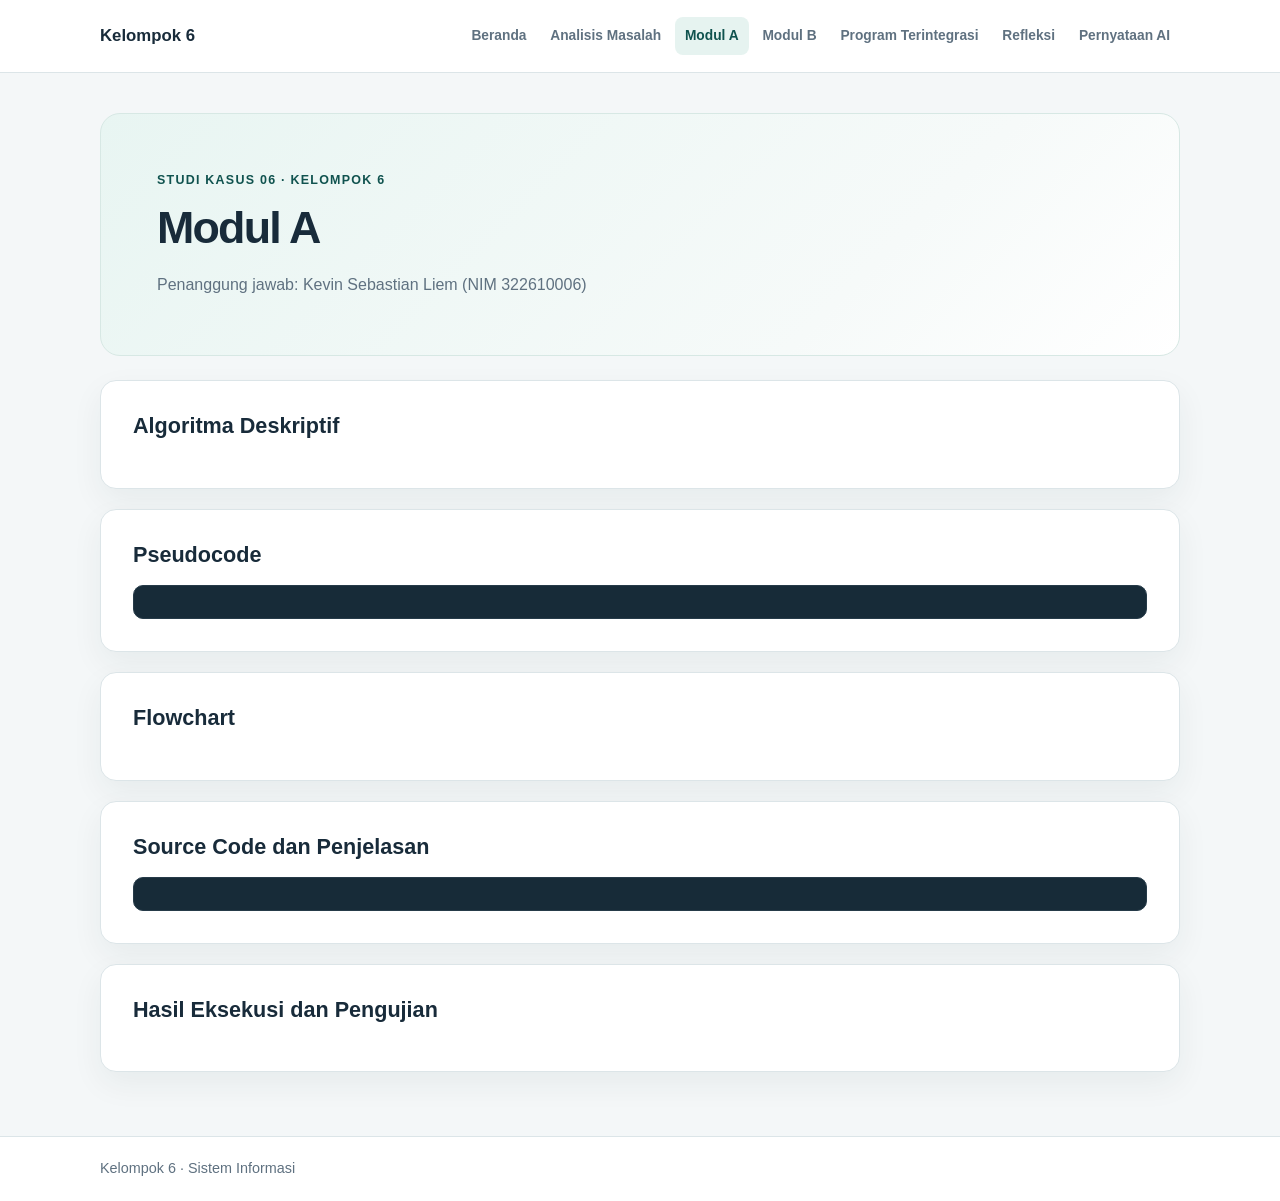
==== modul-a.html @ 27bb7f55 "Menambahkan kerangka halaman GitHub Pages dan tampilan dasar situs" ====
<!doctype html>
<html lang="id">
<head>
  <meta charset="utf-8">
  <meta name="viewport" content="width=device-width, initial-scale=1">
  <title>Modul A | Kelompok 6</title>
  <link rel="stylesheet" href="style.css">
</head>
<body>
  <header class="site-header">
    <div class="container header-inner">
      <a class="brand" href="index.html">Kelompok 6</a>
      <nav class="main-nav" aria-label="Navigasi utama">
        <a href="index.html">Beranda</a><a href="analisis.html">Analisis Masalah</a><a href="modul-a.html" aria-current="page">Modul A</a><a href="modul-b.html">Modul B</a><a href="terintegrasi.html">Program Terintegrasi</a><a href="refleksi.html">Refleksi</a><a href="pernyataan-ai.html">Pernyataan AI</a>
      </nav>
    </div>
  </header>
  <main class="container">
    <section class="page-heading"><p class="eyebrow">Studi Kasus 06 · Kelompok 6</p><h1>Modul A</h1><p>Penanggung jawab: Kevin Sebastian Liem (NIM 322610006)</p></section>
    <section class="card"><h2>Algoritma Deskriptif</h2><p><!-- ISI SENDIRI --></p></section>
    <section class="card"><h2>Pseudocode</h2><pre><code><!-- ISI SENDIRI --></code></pre></section>
    <section class="card"><h2>Flowchart</h2><p><!-- ISI SENDIRI --></p></section>
    <section class="card"><h2>Source Code dan Penjelasan</h2><p><!-- ISI SENDIRI --></p><pre><code><!-- ISI SENDIRI --></code></pre></section>
    <section class="card"><h2>Hasil Eksekusi dan Pengujian</h2><p><!-- ISI SENDIRI --></p></section>
  </main>
  <footer class="site-footer"><div class="container">Kelompok 6 <span aria-hidden="true">·</span> Sistem Informasi</div></footer>
</body>
</html>
---- style.css ----
:root {
  color-scheme: light;
  --ink: #182b3a;
  --muted: #5f7180;
  --brand: #176b66;
  --brand-dark: #10534f;
  --brand-soft: #e6f3f0;
  --line: #dce5e8;
  --surface: #ffffff;
  --background: #f4f7f8;
  --shadow: 0 12px 32px rgba(24, 43, 58, 0.06);
}

* {
  box-sizing: border-box;
}

html {
  scroll-behavior: smooth;
}

body {
  margin: 0;
  background: var(--background);
  color: var(--ink);
  font-family: Inter, "Segoe UI", Roboto, Arial, sans-serif;
  font-size: 16px;
  line-height: 1.65;
}

a {
  color: var(--brand-dark);
  text-underline-offset: 0.18em;
}

a:hover {
  color: var(--brand);
}

.container {
  width: min(100% - 2rem, 1080px);
  margin-inline: auto;
}

.site-header {
  position: sticky;
  z-index: 10;
  top: 0;
  border-bottom: 1px solid var(--line);
  background: rgba(255, 255, 255, 0.96);
  backdrop-filter: blur(12px);
}

.header-inner {
  display: flex;
  align-items: center;
  justify-content: space-between;
  gap: 1.5rem;
  min-height: 72px;
}

.brand {
  flex: 0 0 auto;
  color: var(--ink);
  font-size: 1.05rem;
  font-weight: 800;
  text-decoration: none;
}

.main-nav {
  display: flex;
  flex-wrap: wrap;
  justify-content: flex-end;
  gap: 0.25rem;
}

.main-nav a {
  border-radius: 8px;
  padding: 0.45rem 0.62rem;
  color: var(--muted);
  font-size: 0.86rem;
  font-weight: 650;
  text-decoration: none;
  white-space: nowrap;
}

.main-nav a:hover,
.main-nav a[aria-current="page"] {
  background: var(--brand-soft);
  color: var(--brand-dark);
}

main {
  min-height: calc(100vh - 145px);
  padding-block: 2.5rem 4rem;
}

.hero,
.page-heading {
  margin-bottom: 1.5rem;
  padding: clamp(1.5rem, 5vw, 3.5rem);
  border: 1px solid #d7e8e4;
  border-radius: 20px;
  background: linear-gradient(135deg, #e8f5f2 0%, #f6faf9 70%, #ffffff 100%);
}

.hero {
  padding-block: clamp(2.5rem, 8vw, 5rem);
}

.eyebrow {
  margin: 0 0 0.6rem;
  color: var(--brand-dark);
  font-size: 0.78rem;
  font-weight: 800;
  letter-spacing: 0.1em;
  text-transform: uppercase;
}

h1,
h2,
h3 {
  line-height: 1.25;
}

h1 {
  margin: 0;
  font-size: clamp(2rem, 5vw, 3.4rem);
  letter-spacing: -0.04em;
}

.hero .lead {
  margin: 0.9rem 0 1rem;
  color: var(--muted);
  font-size: 1.12rem;
}

.separator {
  padding-inline: 0.35rem;
  color: #9aaeb5;
}

.page-heading h1 {
  font-size: clamp(2rem, 4vw, 2.8rem);
}

.page-heading > p:last-child {
  margin-bottom: 0;
  color: var(--muted);
}

.card {
  margin-top: 1.25rem;
  padding: clamp(1.2rem, 3vw, 2rem);
  border: 1px solid var(--line);
  border-radius: 16px;
  background: var(--surface);
  box-shadow: var(--shadow);
}

.card h2 {
  margin: 0 0 1rem;
  font-size: 1.35rem;
}

.card h3 {
  margin-top: 1.6rem;
}

.details {
  display: grid;
  grid-template-columns: repeat(2, minmax(0, 1fr));
  gap: 0.85rem 1.5rem;
}

.details div {
  min-width: 0;
}

.details dt {
  color: var(--muted);
  font-size: 0.86rem;
  font-weight: 700;
}

.details dd {
  margin: 0.15rem 0 0;
}

.link-grid {
  display: grid;
  grid-template-columns: repeat(3, minmax(0, 1fr));
  gap: 1rem;
}

.link-card {
  display: flex;
  flex-direction: column;
  gap: 0.3rem;
  padding: 1rem;
  border: 1px solid var(--line);
  border-radius: 12px;
  background: #fbfdfd;
  text-decoration: none;
}

.link-card strong {
  color: var(--brand-dark);
}

.link-card span {
  color: var(--muted);
  font-size: 0.9rem;
}

.table-wrap {
  max-width: 100%;
  overflow-x: auto;
  border: 1px solid var(--line);
  border-radius: 10px;
}

table {
  width: 100%;
  border-collapse: collapse;
  background: var(--surface);
  text-align: left;
}

th,
td {
  min-width: 120px;
  padding: 0.8rem 0.9rem;
  border-bottom: 1px solid var(--line);
  vertical-align: top;
}

th {
  background: #f0f6f5;
  color: var(--ink);
  font-size: 0.88rem;
}

tbody tr:last-child td {
  border-bottom: 0;
}

pre {
  max-width: 100%;
  overflow-x: auto;
  margin: 0;
  padding: 1rem 1.2rem;
  border: 1px solid #263b49;
  border-radius: 10px;
  background: #172b38;
  color: #e3f0f2;
  font: 0.92rem/1.6 "Cascadia Code", Consolas, monospace;
  tab-size: 2;
}

img {
  display: block;
  max-width: 100%;
  height: auto;
  border-radius: 10px;
}

.site-footer {
  padding-block: 1.25rem;
  border-top: 1px solid var(--line);
  background: var(--surface);
  color: var(--muted);
  font-size: 0.9rem;
}

@media (max-width: 800px) {
  .header-inner {
    align-items: flex-start;
    flex-direction: column;
    gap: 0.35rem;
    padding-block: 0.8rem;
  }

  .main-nav {
    justify-content: flex-start;
    margin-inline: -0.45rem;
  }
}

@media (max-width: 600px) {
  .container {
    width: min(100% - 1.25rem, 1080px);
  }

  main {
    padding-block: 1.25rem 2.5rem;
  }

  .hero,
  .page-heading {
    border-radius: 14px;
  }

  .details,
  .link-grid {
    grid-template-columns: 1fr;
  }

  .main-nav a {
    padding: 0.38rem 0.5rem;
    font-size: 0.82rem;
  }
}
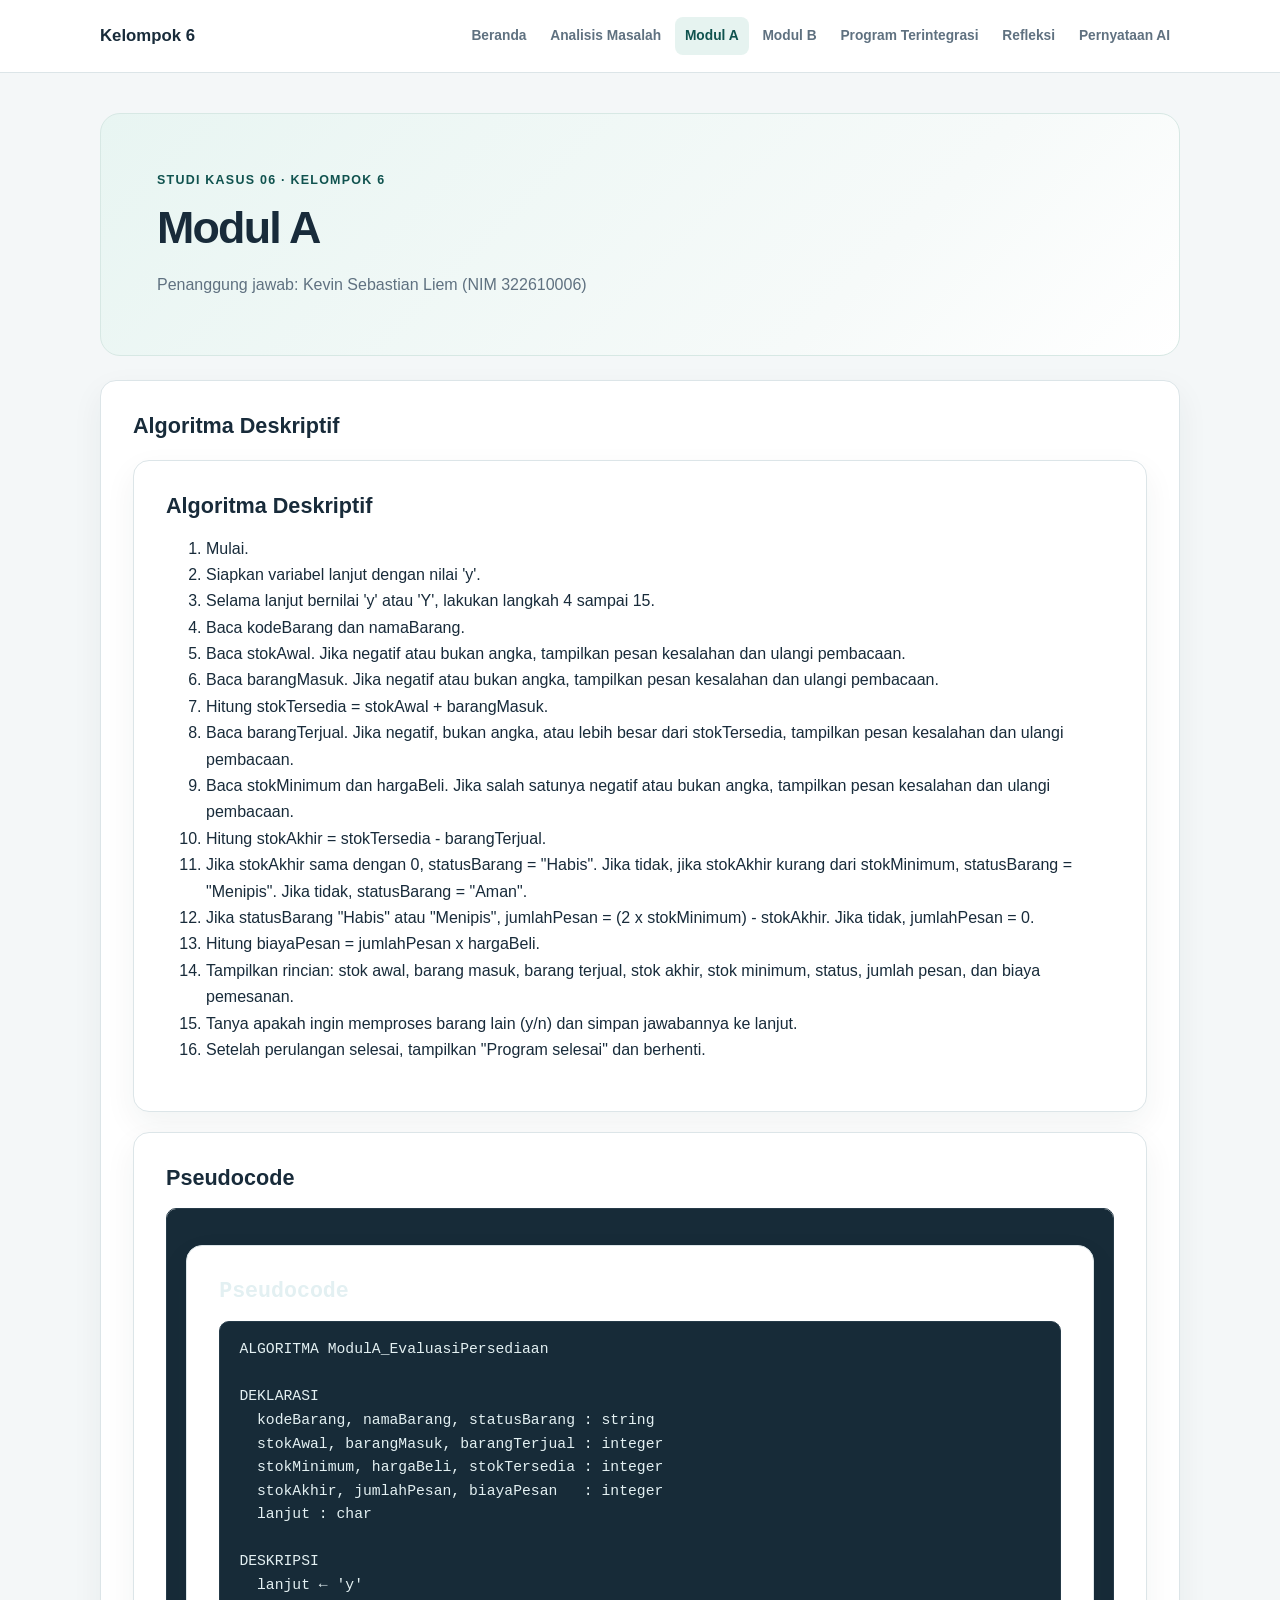
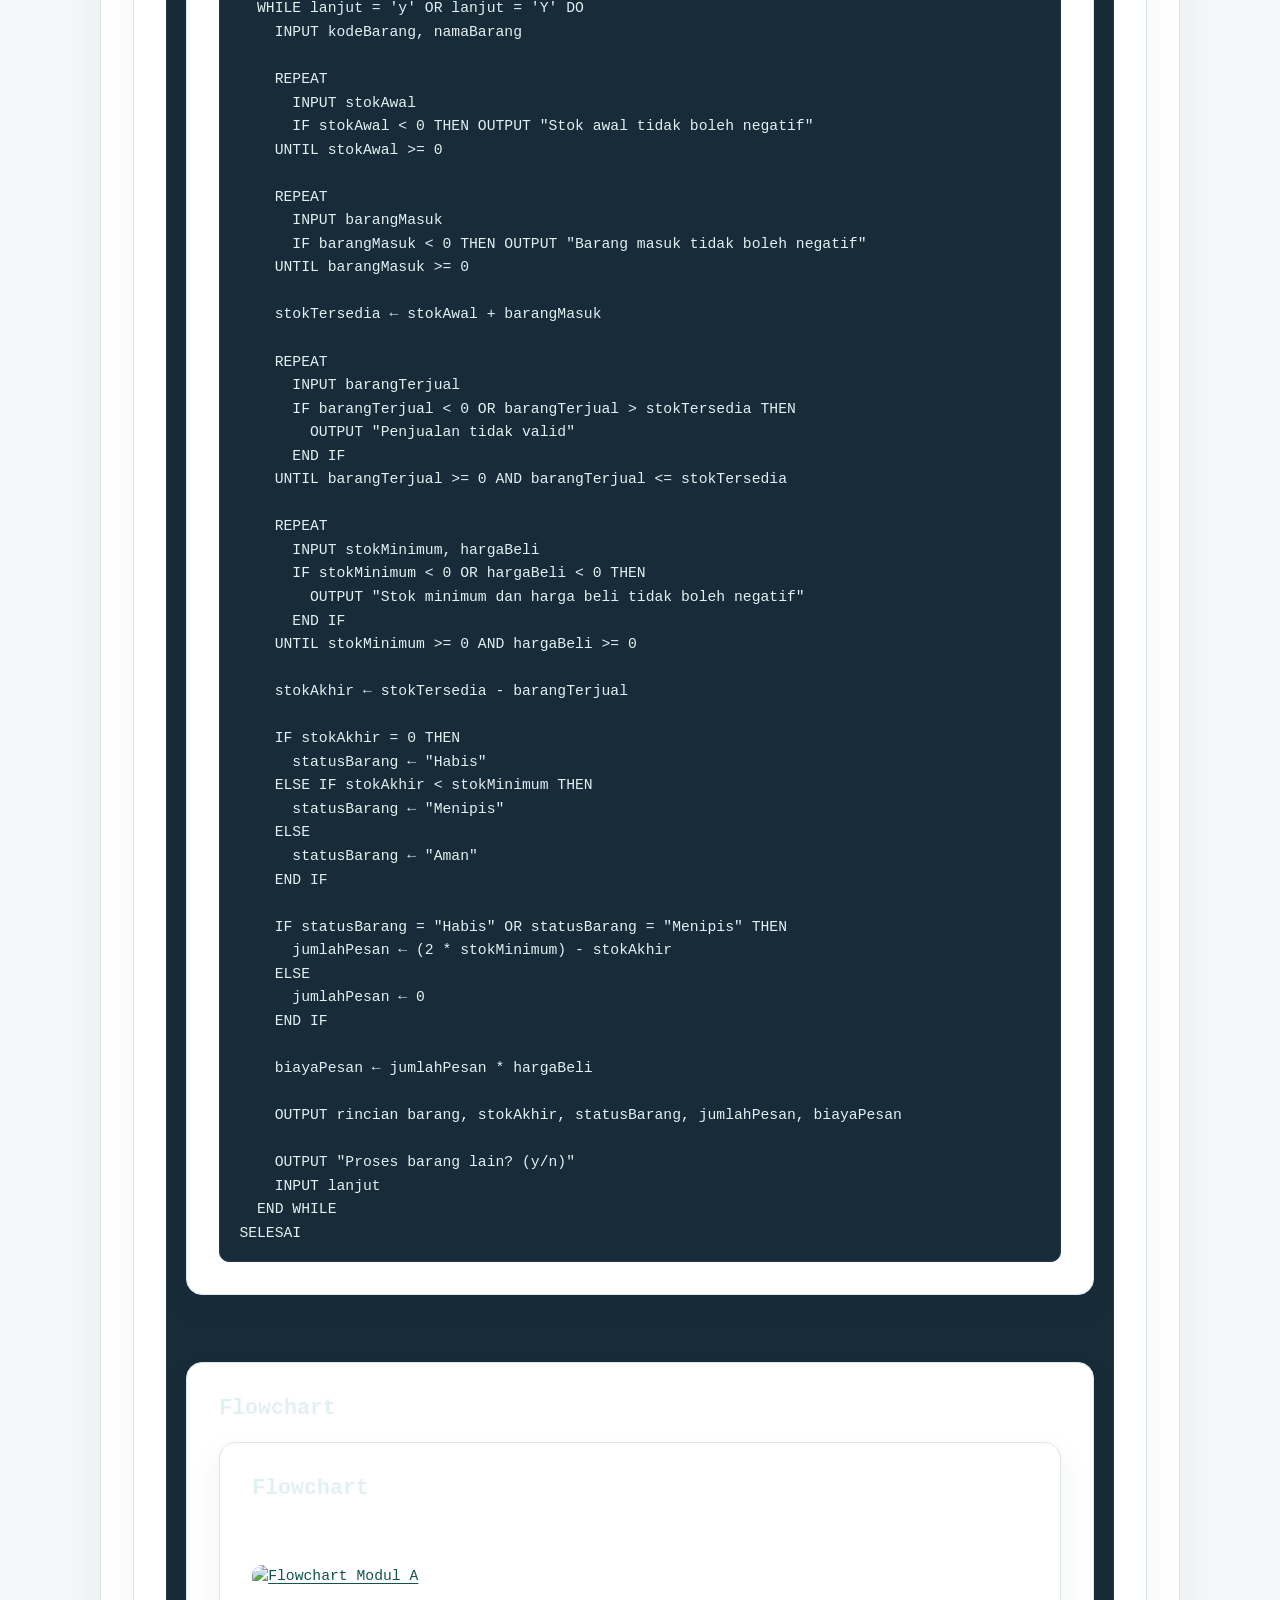
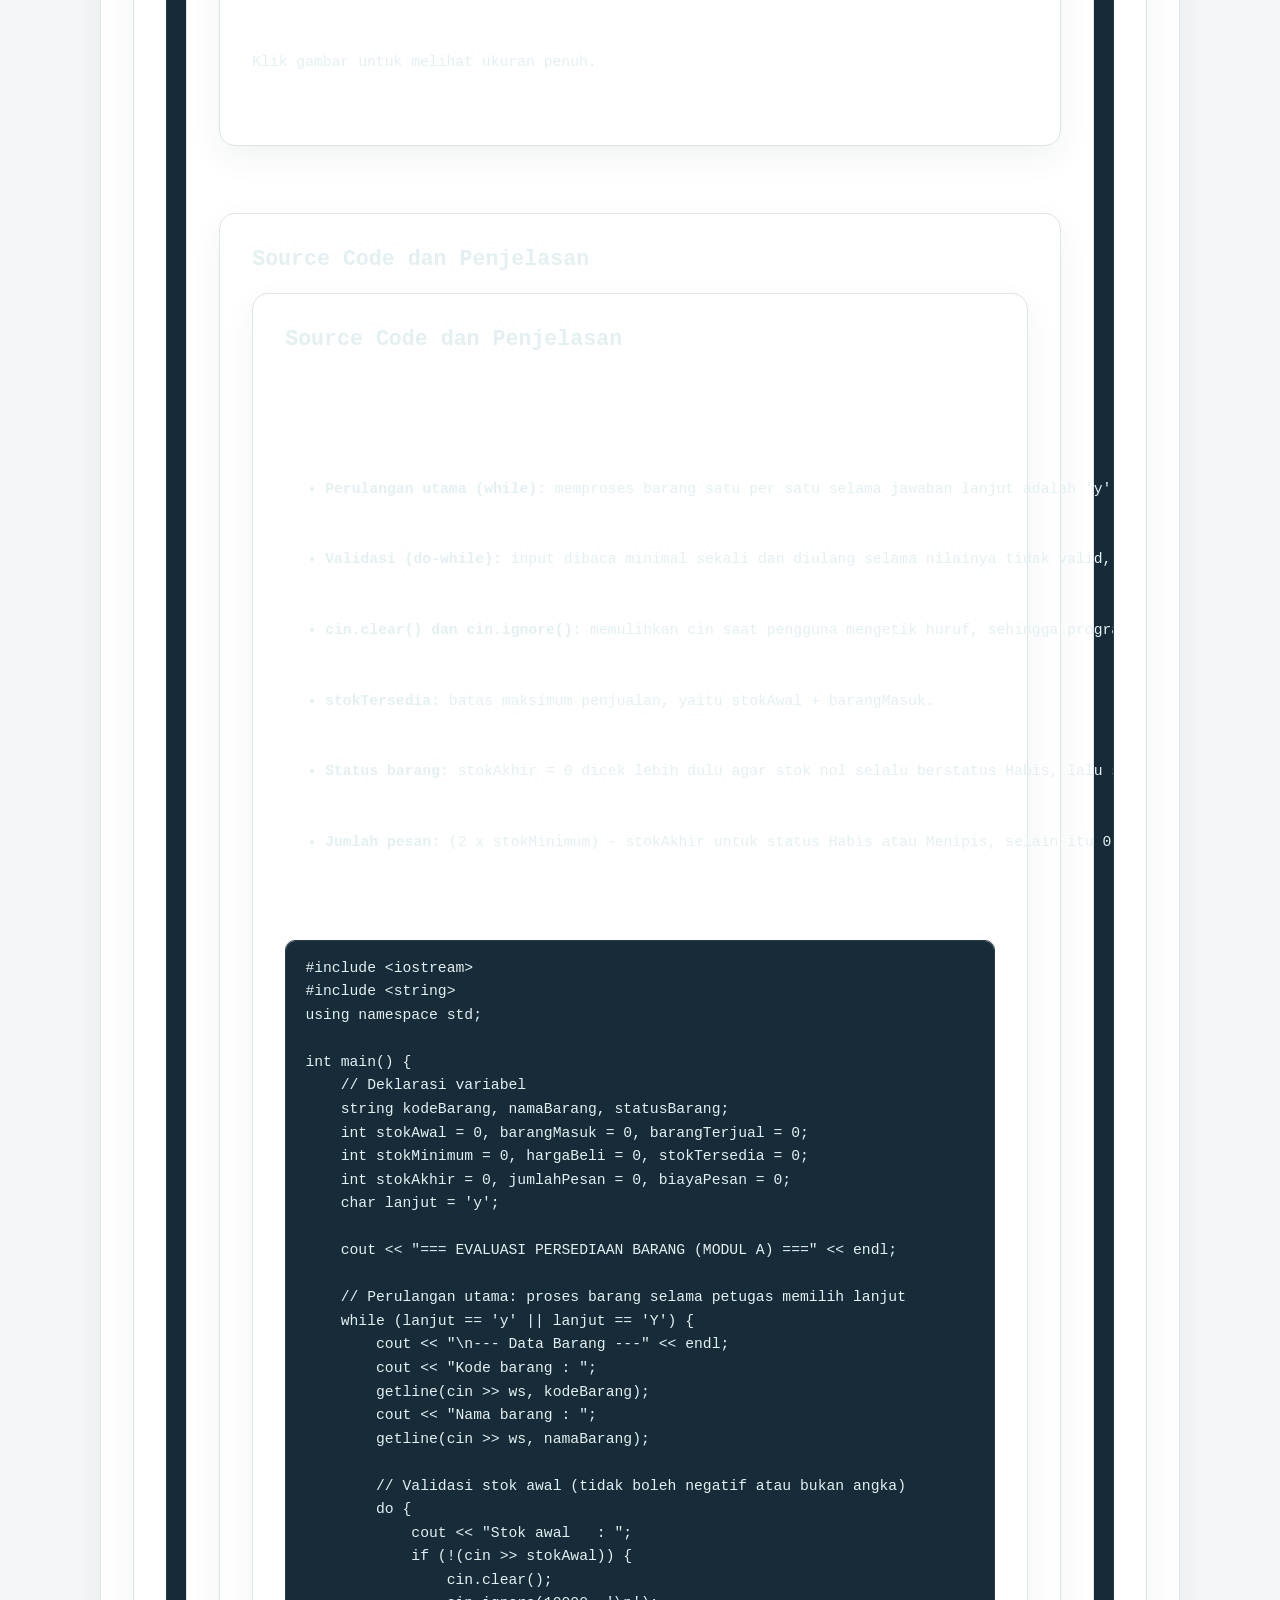
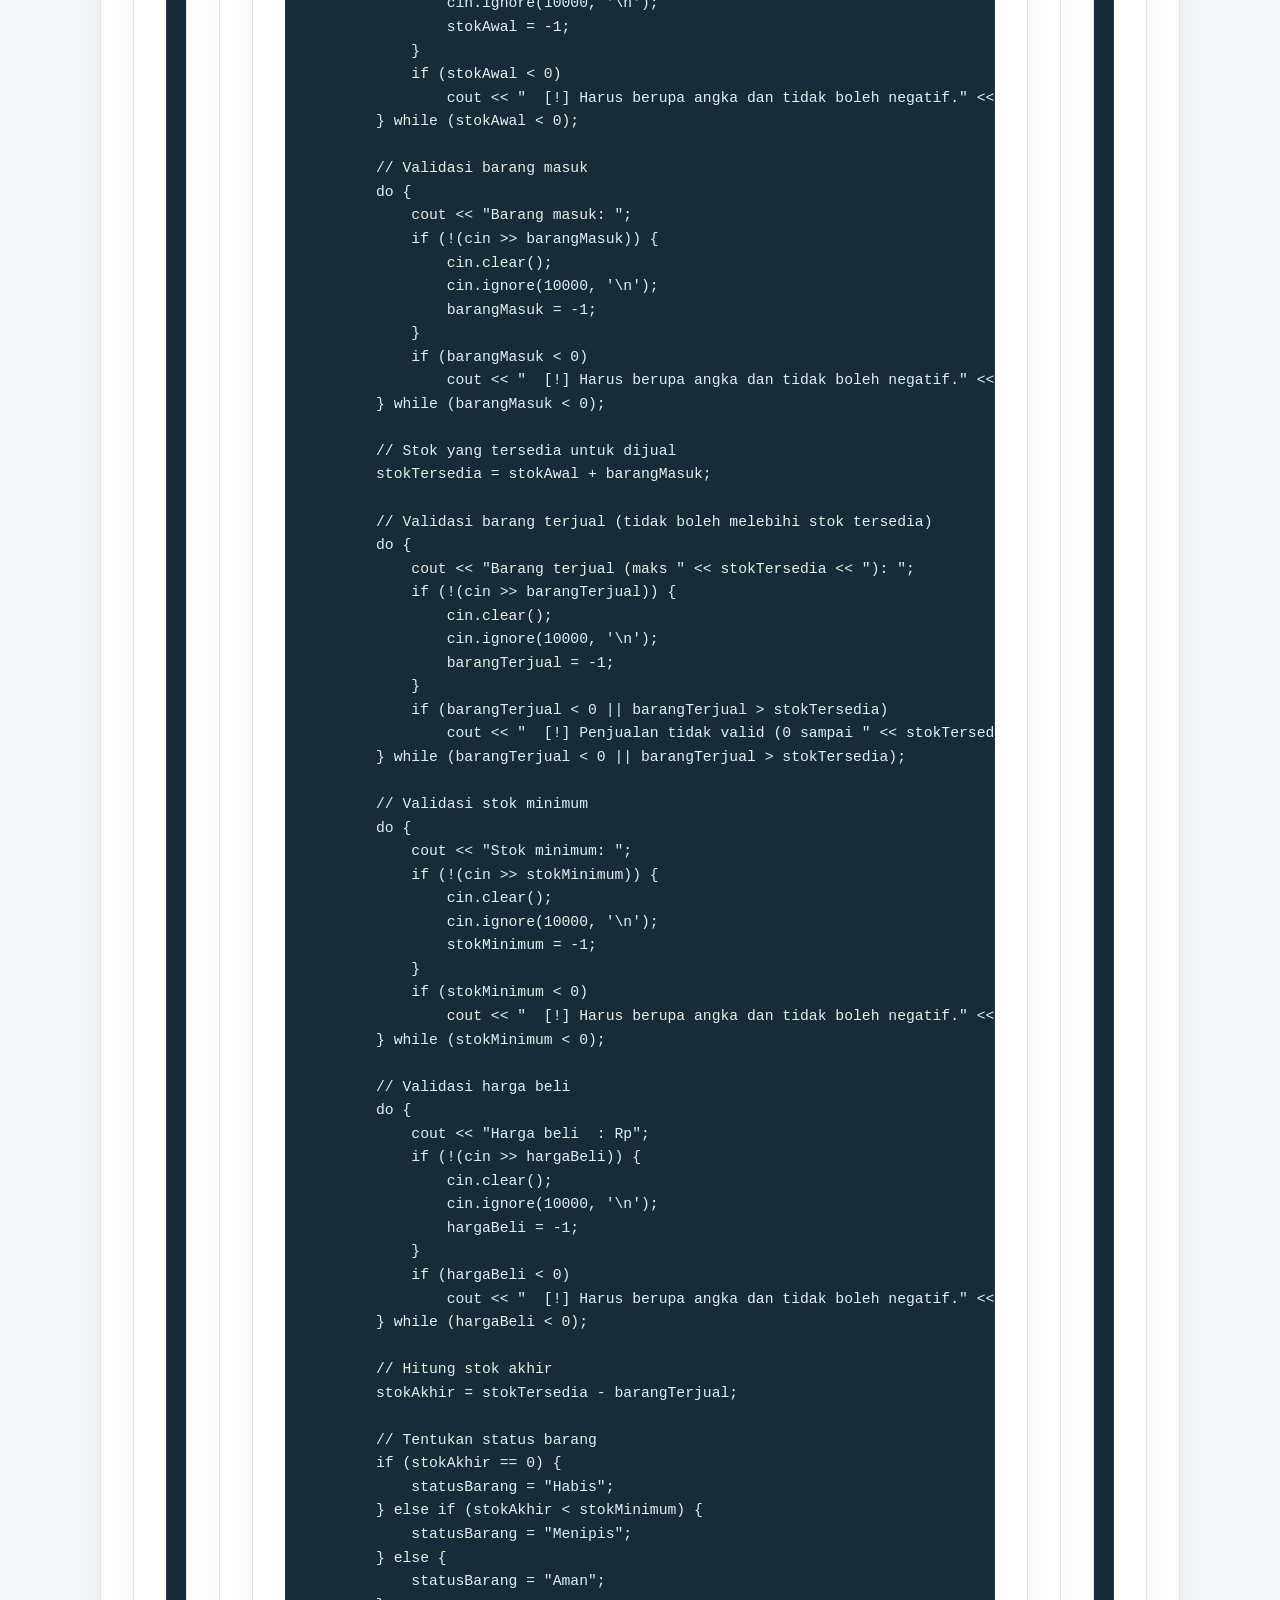
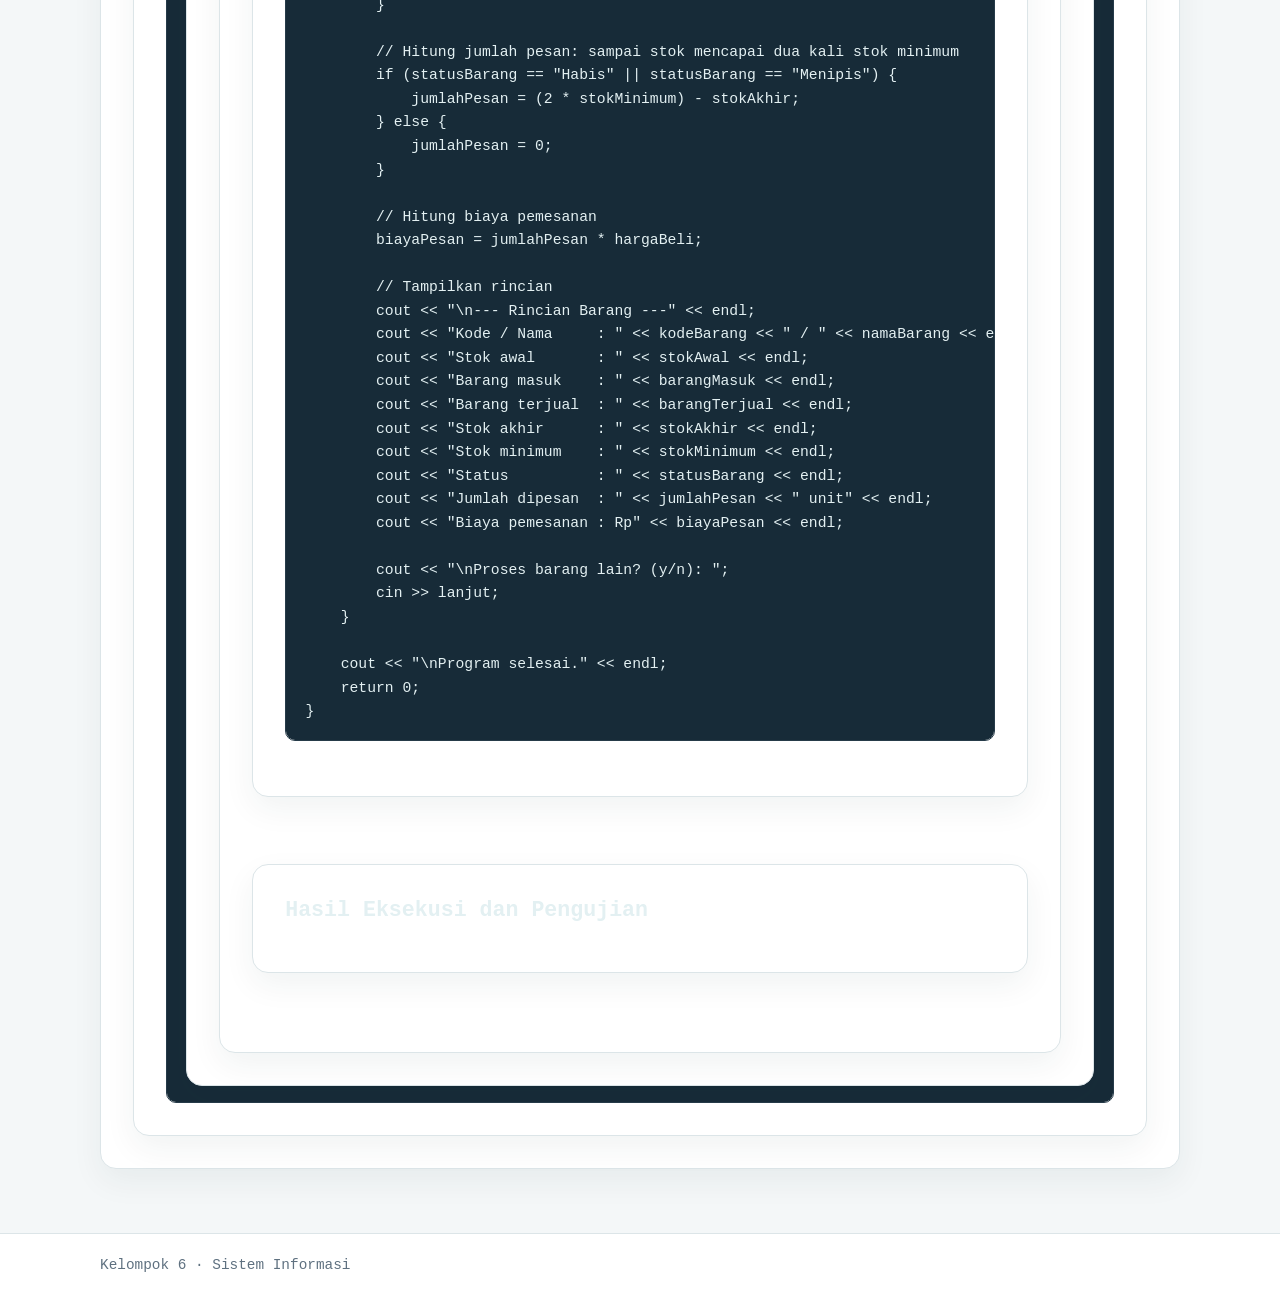
==== commit 7e4ec3d0: "Menyusun algoritma deskriptif, pseudocode, dan source code Modul A di halaman" ====
--- a/modul-a.html
+++ b/modul-a.html
@@ -17,10 +17,230 @@
   </header>
   <main class="container">
     <section class="page-heading"><p class="eyebrow">Studi Kasus 06 · Kelompok 6</p><h1>Modul A</h1><p>Penanggung jawab: Kevin Sebastian Liem (NIM 322610006)</p></section>
-    <section class="card"><h2>Algoritma Deskriptif</h2><p><!-- ISI SENDIRI --></p></section>
-    <section class="card"><h2>Pseudocode</h2><pre><code><!-- ISI SENDIRI --></code></pre></section>
-    <section class="card"><h2>Flowchart</h2><p><!-- ISI SENDIRI --></p></section>
-    <section class="card"><h2>Source Code dan Penjelasan</h2><p><!-- ISI SENDIRI --></p><pre><code><!-- ISI SENDIRI --></code></pre></section>
+    <section class="card"><h2>Algoritma Deskriptif</h2><p><section class="card"><h2>Algoritma Deskriptif</h2>
+  <ol>
+    <li>Mulai.</li>
+    <li>Siapkan variabel lanjut dengan nilai 'y'.</li>
+    <li>Selama lanjut bernilai 'y' atau 'Y', lakukan langkah 4 sampai 15.</li>
+    <li>Baca kodeBarang dan namaBarang.</li>
+    <li>Baca stokAwal. Jika negatif atau bukan angka, tampilkan pesan kesalahan dan ulangi pembacaan.</li>
+    <li>Baca barangMasuk. Jika negatif atau bukan angka, tampilkan pesan kesalahan dan ulangi pembacaan.</li>
+    <li>Hitung stokTersedia = stokAwal + barangMasuk.</li>
+    <li>Baca barangTerjual. Jika negatif, bukan angka, atau lebih besar dari stokTersedia, tampilkan pesan kesalahan dan ulangi pembacaan.</li>
+    <li>Baca stokMinimum dan hargaBeli. Jika salah satunya negatif atau bukan angka, tampilkan pesan kesalahan dan ulangi pembacaan.</li>
+    <li>Hitung stokAkhir = stokTersedia - barangTerjual.</li>
+    <li>Jika stokAkhir sama dengan 0, statusBarang = "Habis". Jika tidak, jika stokAkhir kurang dari stokMinimum, statusBarang = "Menipis". Jika tidak, statusBarang = "Aman".</li>
+    <li>Jika statusBarang "Habis" atau "Menipis", jumlahPesan = (2 x stokMinimum) - stokAkhir. Jika tidak, jumlahPesan = 0.</li>
+    <li>Hitung biayaPesan = jumlahPesan x hargaBeli.</li>
+    <li>Tampilkan rincian: stok awal, barang masuk, barang terjual, stok akhir, stok minimum, status, jumlah pesan, dan biaya pemesanan.</li>
+    <li>Tanya apakah ingin memproses barang lain (y/n) dan simpan jawabannya ke lanjut.</li>
+    <li>Setelah perulangan selesai, tampilkan "Program selesai" dan berhenti.</li>
+  </ol>
+</section>
+    <section class="card"><h2>Pseudocode</h2><pre><code><section class="card"><h2>Pseudocode</h2><pre><code>ALGORITMA ModulA_EvaluasiPersediaan
+
+DEKLARASI
+  kodeBarang, namaBarang, statusBarang : string
+  stokAwal, barangMasuk, barangTerjual : integer
+  stokMinimum, hargaBeli, stokTersedia : integer
+  stokAkhir, jumlahPesan, biayaPesan   : integer
+  lanjut : char
+
+DESKRIPSI
+  lanjut &larr; 'y'
+  WHILE lanjut = 'y' OR lanjut = 'Y' DO
+    INPUT kodeBarang, namaBarang
+
+    REPEAT
+      INPUT stokAwal
+      IF stokAwal &lt; 0 THEN OUTPUT "Stok awal tidak boleh negatif"
+    UNTIL stokAwal &gt;= 0
+
+    REPEAT
+      INPUT barangMasuk
+      IF barangMasuk &lt; 0 THEN OUTPUT "Barang masuk tidak boleh negatif"
+    UNTIL barangMasuk &gt;= 0
+
+    stokTersedia &larr; stokAwal + barangMasuk
+
+    REPEAT
+      INPUT barangTerjual
+      IF barangTerjual &lt; 0 OR barangTerjual &gt; stokTersedia THEN
+        OUTPUT "Penjualan tidak valid"
+      END IF
+    UNTIL barangTerjual &gt;= 0 AND barangTerjual &lt;= stokTersedia
+
+    REPEAT
+      INPUT stokMinimum, hargaBeli
+      IF stokMinimum &lt; 0 OR hargaBeli &lt; 0 THEN
+        OUTPUT "Stok minimum dan harga beli tidak boleh negatif"
+      END IF
+    UNTIL stokMinimum &gt;= 0 AND hargaBeli &gt;= 0
+
+    stokAkhir &larr; stokTersedia - barangTerjual
+
+    IF stokAkhir = 0 THEN
+      statusBarang &larr; "Habis"
+    ELSE IF stokAkhir &lt; stokMinimum THEN
+      statusBarang &larr; "Menipis"
+    ELSE
+      statusBarang &larr; "Aman"
+    END IF
+
+    IF statusBarang = "Habis" OR statusBarang = "Menipis" THEN
+      jumlahPesan &larr; (2 * stokMinimum) - stokAkhir
+    ELSE
+      jumlahPesan &larr; 0
+    END IF
+
+    biayaPesan &larr; jumlahPesan * hargaBeli
+
+    OUTPUT rincian barang, stokAkhir, statusBarang, jumlahPesan, biayaPesan
+
+    OUTPUT "Proses barang lain? (y/n)"
+    INPUT lanjut
+  END WHILE
+SELESAI</code></pre></section>
+    <section class="card"><h2>Flowchart</h2><p><section class="card"><h2>Flowchart</h2>
+  <a href="assets/flowchart/flowchart-modul-a.png"><img src="assets/flowchart/flowchart-modul-a.png" alt="Flowchart Modul A"></a>
+  <p>Klik gambar untuk melihat ukuran penuh.</p>
+</section>
+    <section class="card"><h2>Source Code dan Penjelasan</h2><p><section class="card"><h2>Source Code dan Penjelasan</h2>
+  <ul>
+    <li><strong>Perulangan utama (while):</strong> memproses barang satu per satu selama jawaban lanjut adalah 'y' atau 'Y'.</li>
+    <li><strong>Validasi (do-while):</strong> input dibaca minimal sekali dan diulang selama nilainya tidak valid, sesuai REPEAT-UNTIL di pseudocode.</li>
+    <li><strong>cin.clear() dan cin.ignore():</strong> memulihkan cin saat pengguna mengetik huruf, sehingga program tidak berhenti atau berulang tanpa henti.</li>
+    <li><strong>stokTersedia:</strong> batas maksimum penjualan, yaitu stokAwal + barangMasuk.</li>
+    <li><strong>Status barang:</strong> stokAkhir = 0 dicek lebih dulu agar stok nol selalu berstatus Habis, lalu stokAkhir &lt; stokMinimum berstatus Menipis, selain itu Aman.</li>
+    <li><strong>Jumlah pesan:</strong> (2 x stokMinimum) - stokAkhir untuk status Habis atau Menipis, selain itu 0.</li>
+  </ul>
+<pre><code>#include &lt;iostream&gt;
+#include &lt;string&gt;
+using namespace std;
+
+int main() {
+    // Deklarasi variabel
+    string kodeBarang, namaBarang, statusBarang;
+    int stokAwal = 0, barangMasuk = 0, barangTerjual = 0;
+    int stokMinimum = 0, hargaBeli = 0, stokTersedia = 0;
+    int stokAkhir = 0, jumlahPesan = 0, biayaPesan = 0;
+    char lanjut = 'y';
+
+    cout &lt;&lt; "=== EVALUASI PERSEDIAAN BARANG (MODUL A) ===" &lt;&lt; endl;
+
+    // Perulangan utama: proses barang selama petugas memilih lanjut
+    while (lanjut == 'y' || lanjut == 'Y') {
+        cout &lt;&lt; "\n--- Data Barang ---" &lt;&lt; endl;
+        cout &lt;&lt; "Kode barang : ";
+        getline(cin &gt;&gt; ws, kodeBarang);
+        cout &lt;&lt; "Nama barang : ";
+        getline(cin &gt;&gt; ws, namaBarang);
+
+        // Validasi stok awal (tidak boleh negatif atau bukan angka)
+        do {
+            cout &lt;&lt; "Stok awal   : ";
+            if (!(cin &gt;&gt; stokAwal)) {
+                cin.clear();
+                cin.ignore(10000, '\n');
+                stokAwal = -1;
+            }
+            if (stokAwal &lt; 0)
+                cout &lt;&lt; "  [!] Harus berupa angka dan tidak boleh negatif." &lt;&lt; endl;
+        } while (stokAwal &lt; 0);
+
+        // Validasi barang masuk
+        do {
+            cout &lt;&lt; "Barang masuk: ";
+            if (!(cin &gt;&gt; barangMasuk)) {
+                cin.clear();
+                cin.ignore(10000, '\n');
+                barangMasuk = -1;
+            }
+            if (barangMasuk &lt; 0)
+                cout &lt;&lt; "  [!] Harus berupa angka dan tidak boleh negatif." &lt;&lt; endl;
+        } while (barangMasuk &lt; 0);
+
+        // Stok yang tersedia untuk dijual
+        stokTersedia = stokAwal + barangMasuk;
+
+        // Validasi barang terjual (tidak boleh melebihi stok tersedia)
+        do {
+            cout &lt;&lt; "Barang terjual (maks " &lt;&lt; stokTersedia &lt;&lt; "): ";
+            if (!(cin &gt;&gt; barangTerjual)) {
+                cin.clear();
+                cin.ignore(10000, '\n');
+                barangTerjual = -1;
+            }
+            if (barangTerjual &lt; 0 || barangTerjual &gt; stokTersedia)
+                cout &lt;&lt; "  [!] Penjualan tidak valid (0 sampai " &lt;&lt; stokTersedia &lt;&lt; ")." &lt;&lt; endl;
+        } while (barangTerjual &lt; 0 || barangTerjual &gt; stokTersedia);
+
+        // Validasi stok minimum
+        do {
+            cout &lt;&lt; "Stok minimum: ";
+            if (!(cin &gt;&gt; stokMinimum)) {
+                cin.clear();
+                cin.ignore(10000, '\n');
+                stokMinimum = -1;
+            }
+            if (stokMinimum &lt; 0)
+                cout &lt;&lt; "  [!] Harus berupa angka dan tidak boleh negatif." &lt;&lt; endl;
+        } while (stokMinimum &lt; 0);
+
+        // Validasi harga beli
+        do {
+            cout &lt;&lt; "Harga beli  : Rp";
+            if (!(cin &gt;&gt; hargaBeli)) {
+                cin.clear();
+                cin.ignore(10000, '\n');
+                hargaBeli = -1;
+            }
+            if (hargaBeli &lt; 0)
+                cout &lt;&lt; "  [!] Harus berupa angka dan tidak boleh negatif." &lt;&lt; endl;
+        } while (hargaBeli &lt; 0);
+
+        // Hitung stok akhir
+        stokAkhir = stokTersedia - barangTerjual;
+
+        // Tentukan status barang
+        if (stokAkhir == 0) {
+            statusBarang = "Habis";
+        } else if (stokAkhir &lt; stokMinimum) {
+            statusBarang = "Menipis";
+        } else {
+            statusBarang = "Aman";
+        }
+
+        // Hitung jumlah pesan: sampai stok mencapai dua kali stok minimum
+        if (statusBarang == "Habis" || statusBarang == "Menipis") {
+            jumlahPesan = (2 * stokMinimum) - stokAkhir;
+        } else {
+            jumlahPesan = 0;
+        }
+
+        // Hitung biaya pemesanan
+        biayaPesan = jumlahPesan * hargaBeli;
+
+        // Tampilkan rincian
+        cout &lt;&lt; "\n--- Rincian Barang ---" &lt;&lt; endl;
+        cout &lt;&lt; "Kode / Nama     : " &lt;&lt; kodeBarang &lt;&lt; " / " &lt;&lt; namaBarang &lt;&lt; endl;
+        cout &lt;&lt; "Stok awal       : " &lt;&lt; stokAwal &lt;&lt; endl;
+        cout &lt;&lt; "Barang masuk    : " &lt;&lt; barangMasuk &lt;&lt; endl;
+        cout &lt;&lt; "Barang terjual  : " &lt;&lt; barangTerjual &lt;&lt; endl;
+        cout &lt;&lt; "Stok akhir      : " &lt;&lt; stokAkhir &lt;&lt; endl;
+        cout &lt;&lt; "Stok minimum    : " &lt;&lt; stokMinimum &lt;&lt; endl;
+        cout &lt;&lt; "Status          : " &lt;&lt; statusBarang &lt;&lt; endl;
+        cout &lt;&lt; "Jumlah dipesan  : " &lt;&lt; jumlahPesan &lt;&lt; " unit" &lt;&lt; endl;
+        cout &lt;&lt; "Biaya pemesanan : Rp" &lt;&lt; biayaPesan &lt;&lt; endl;
+
+        cout &lt;&lt; "\nProses barang lain? (y/n): ";
+        cin &gt;&gt; lanjut;
+    }
+
+    cout &lt;&lt; "\nProgram selesai." &lt;&lt; endl;
+    return 0;
+}</code></pre>
+</section>
     <section class="card"><h2>Hasil Eksekusi dan Pengujian</h2><p><!-- ISI SENDIRI --></p></section>
   </main>
   <footer class="site-footer"><div class="container">Kelompok 6 <span aria-hidden="true">·</span> Sistem Informasi</div></footer>
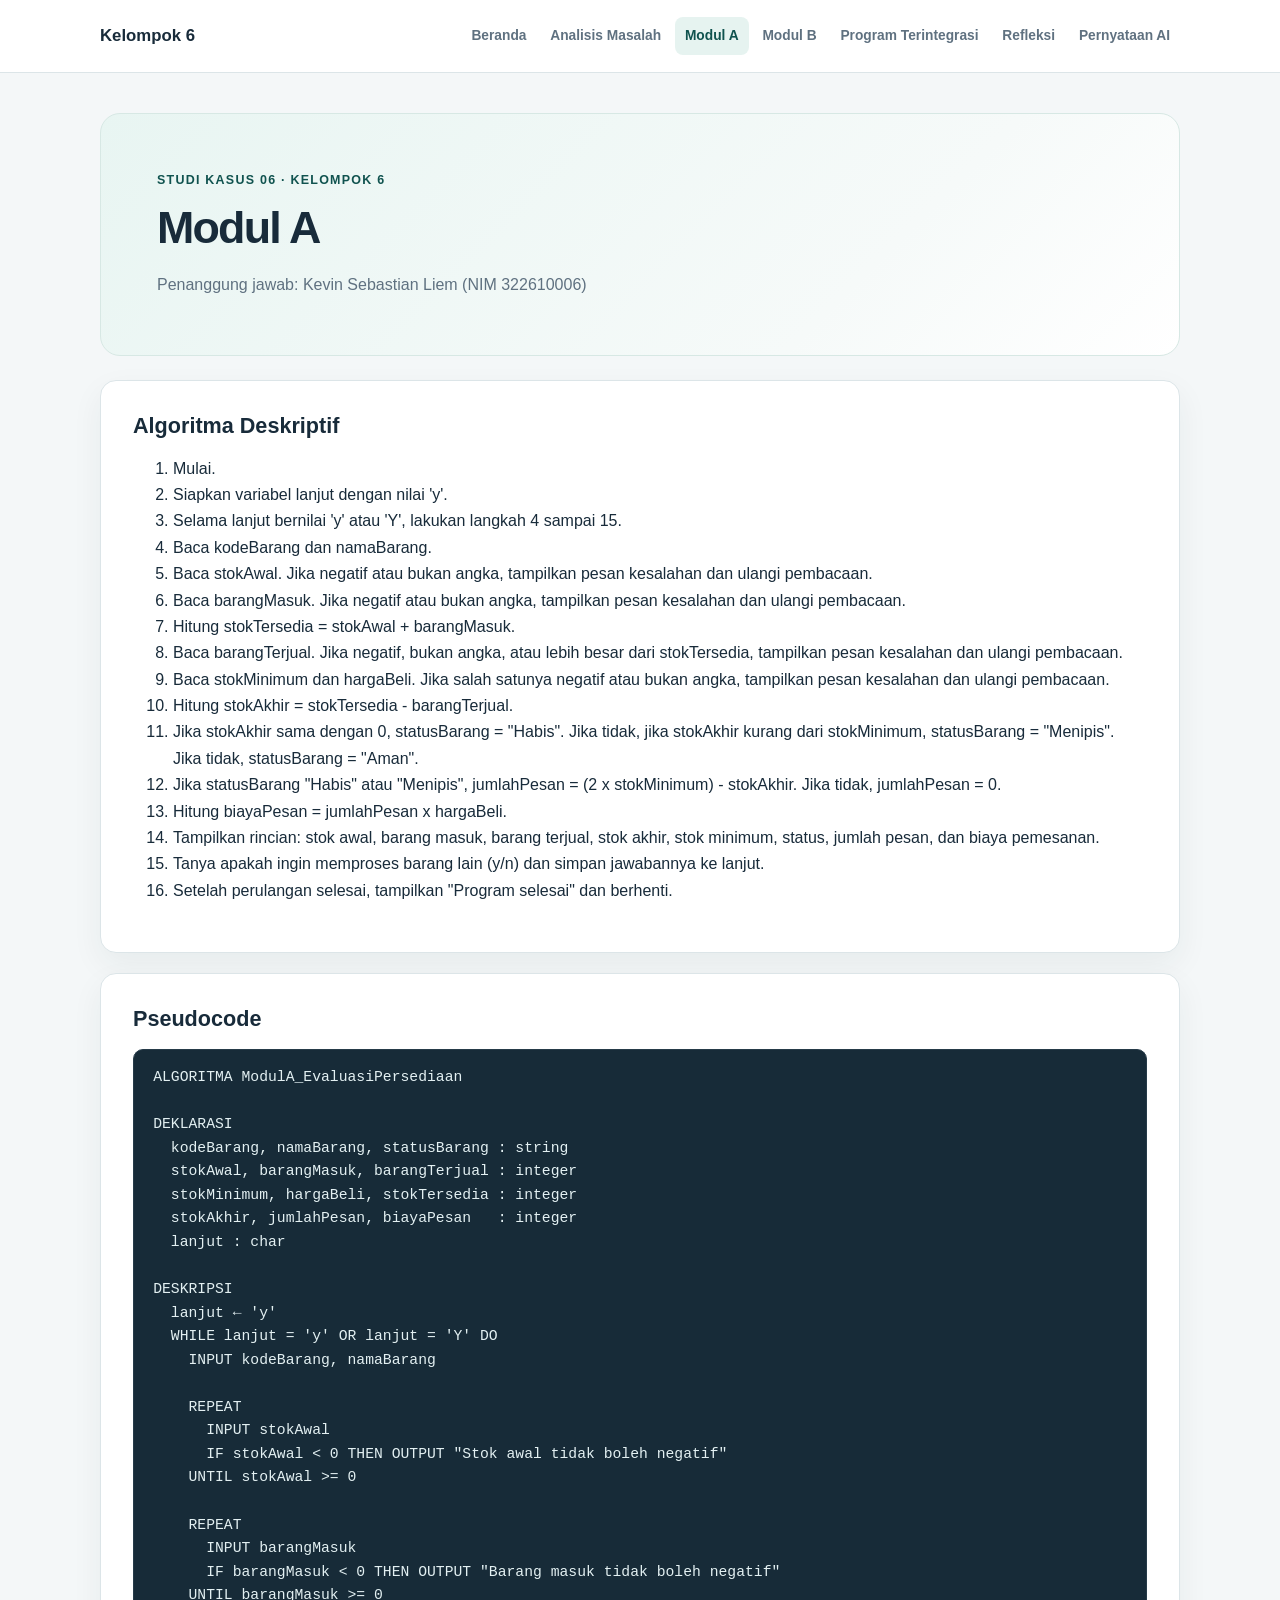
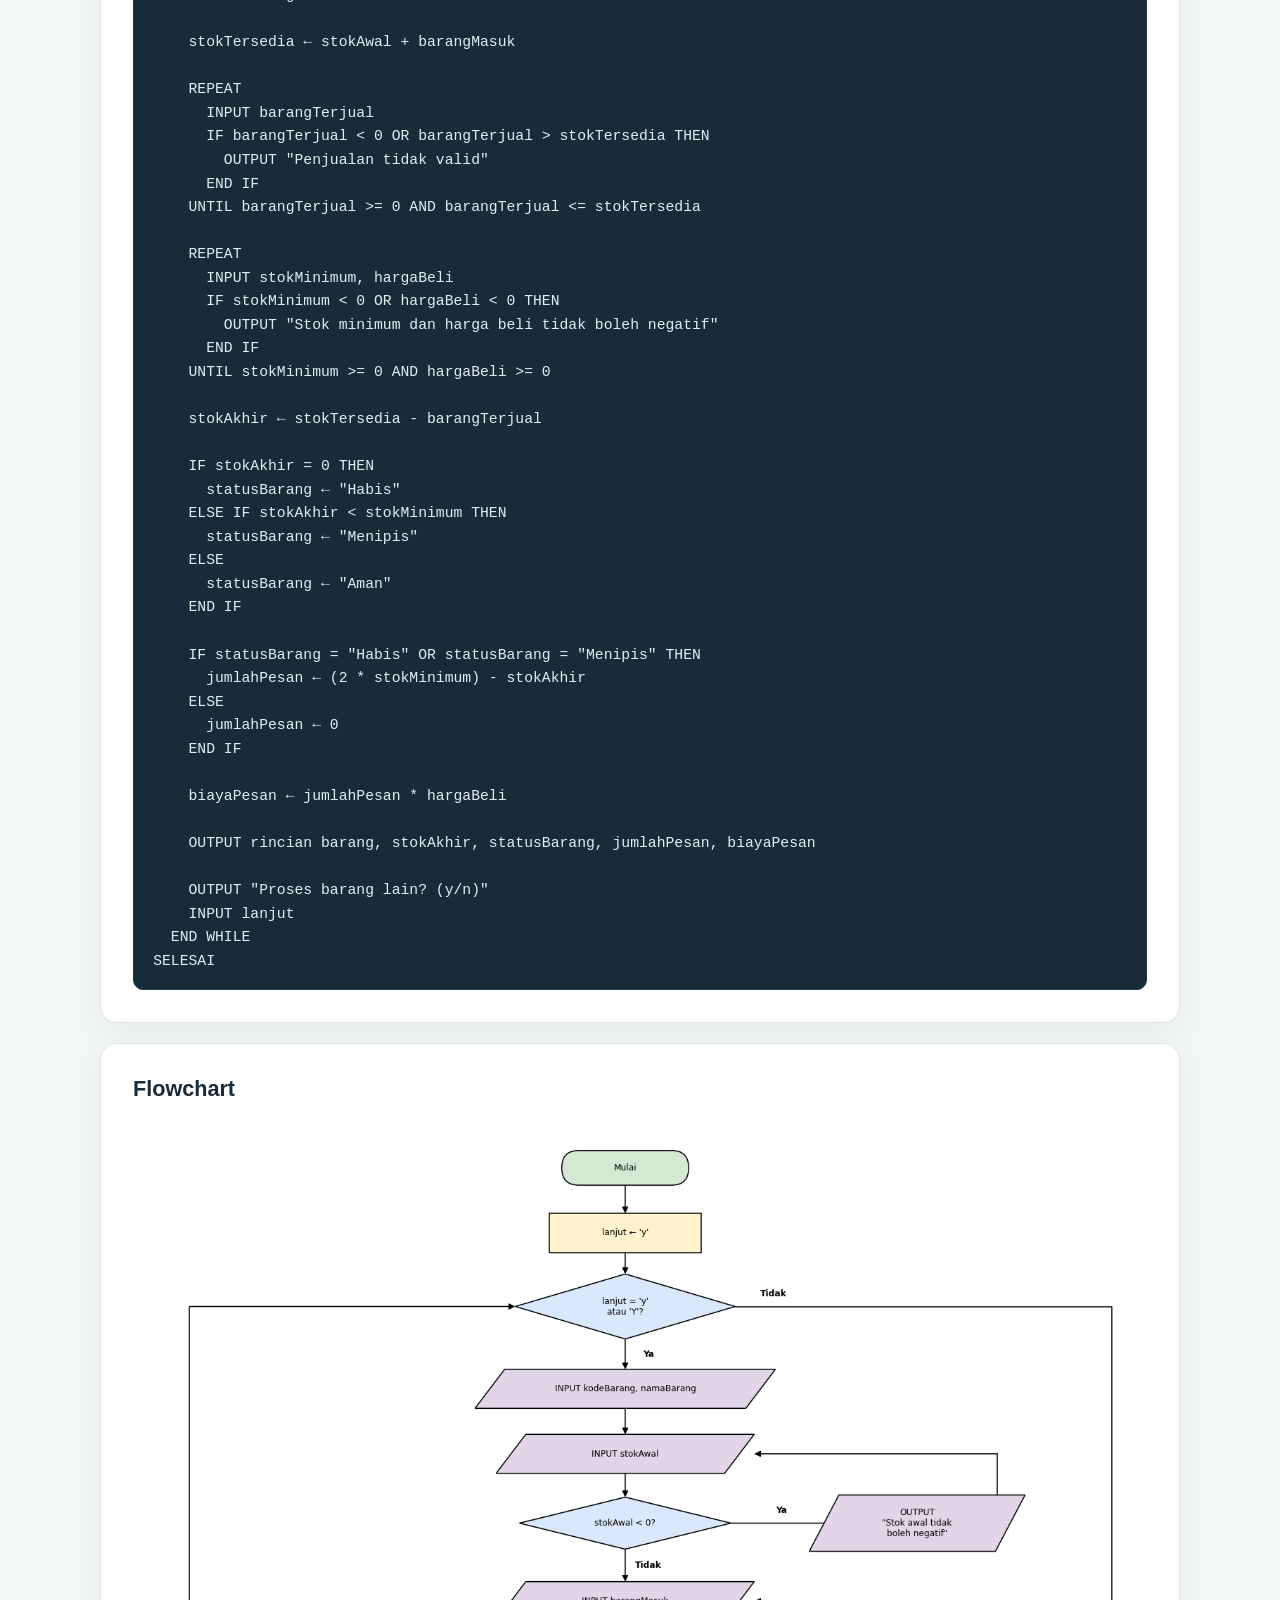
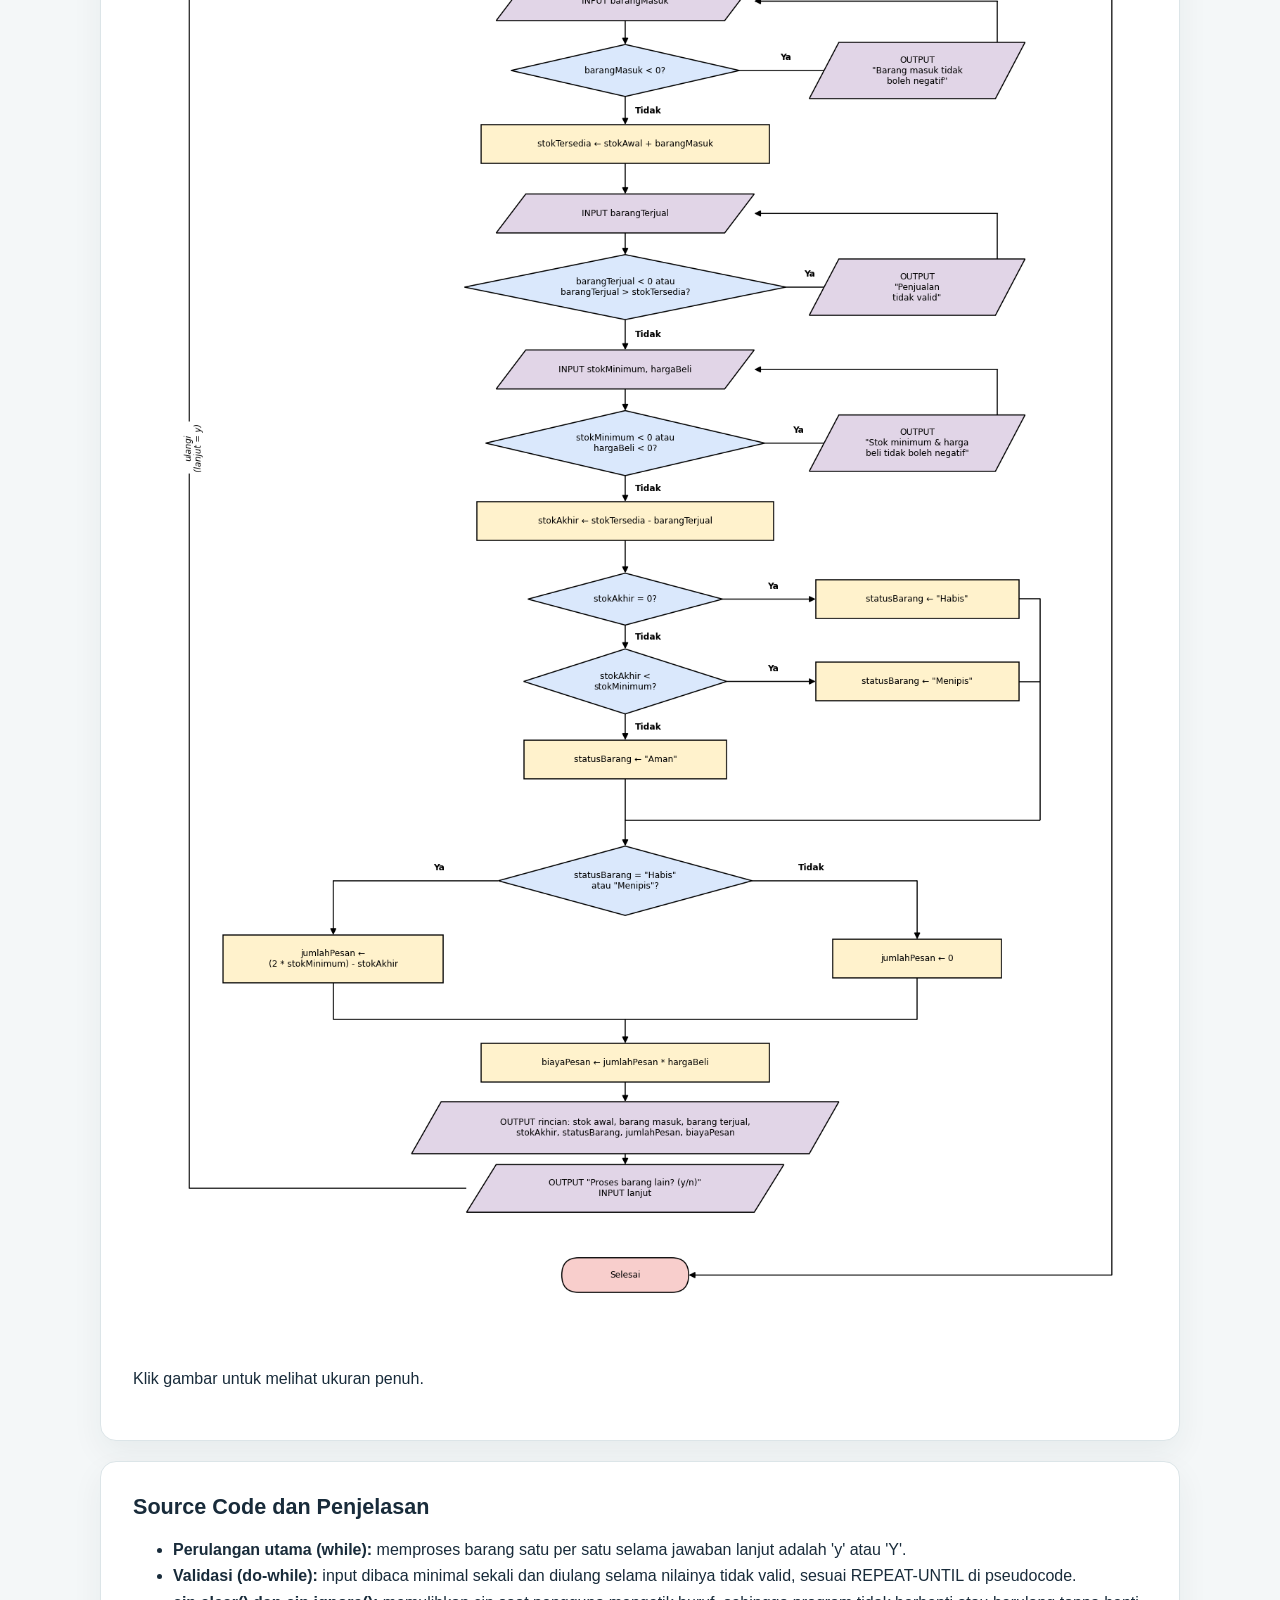
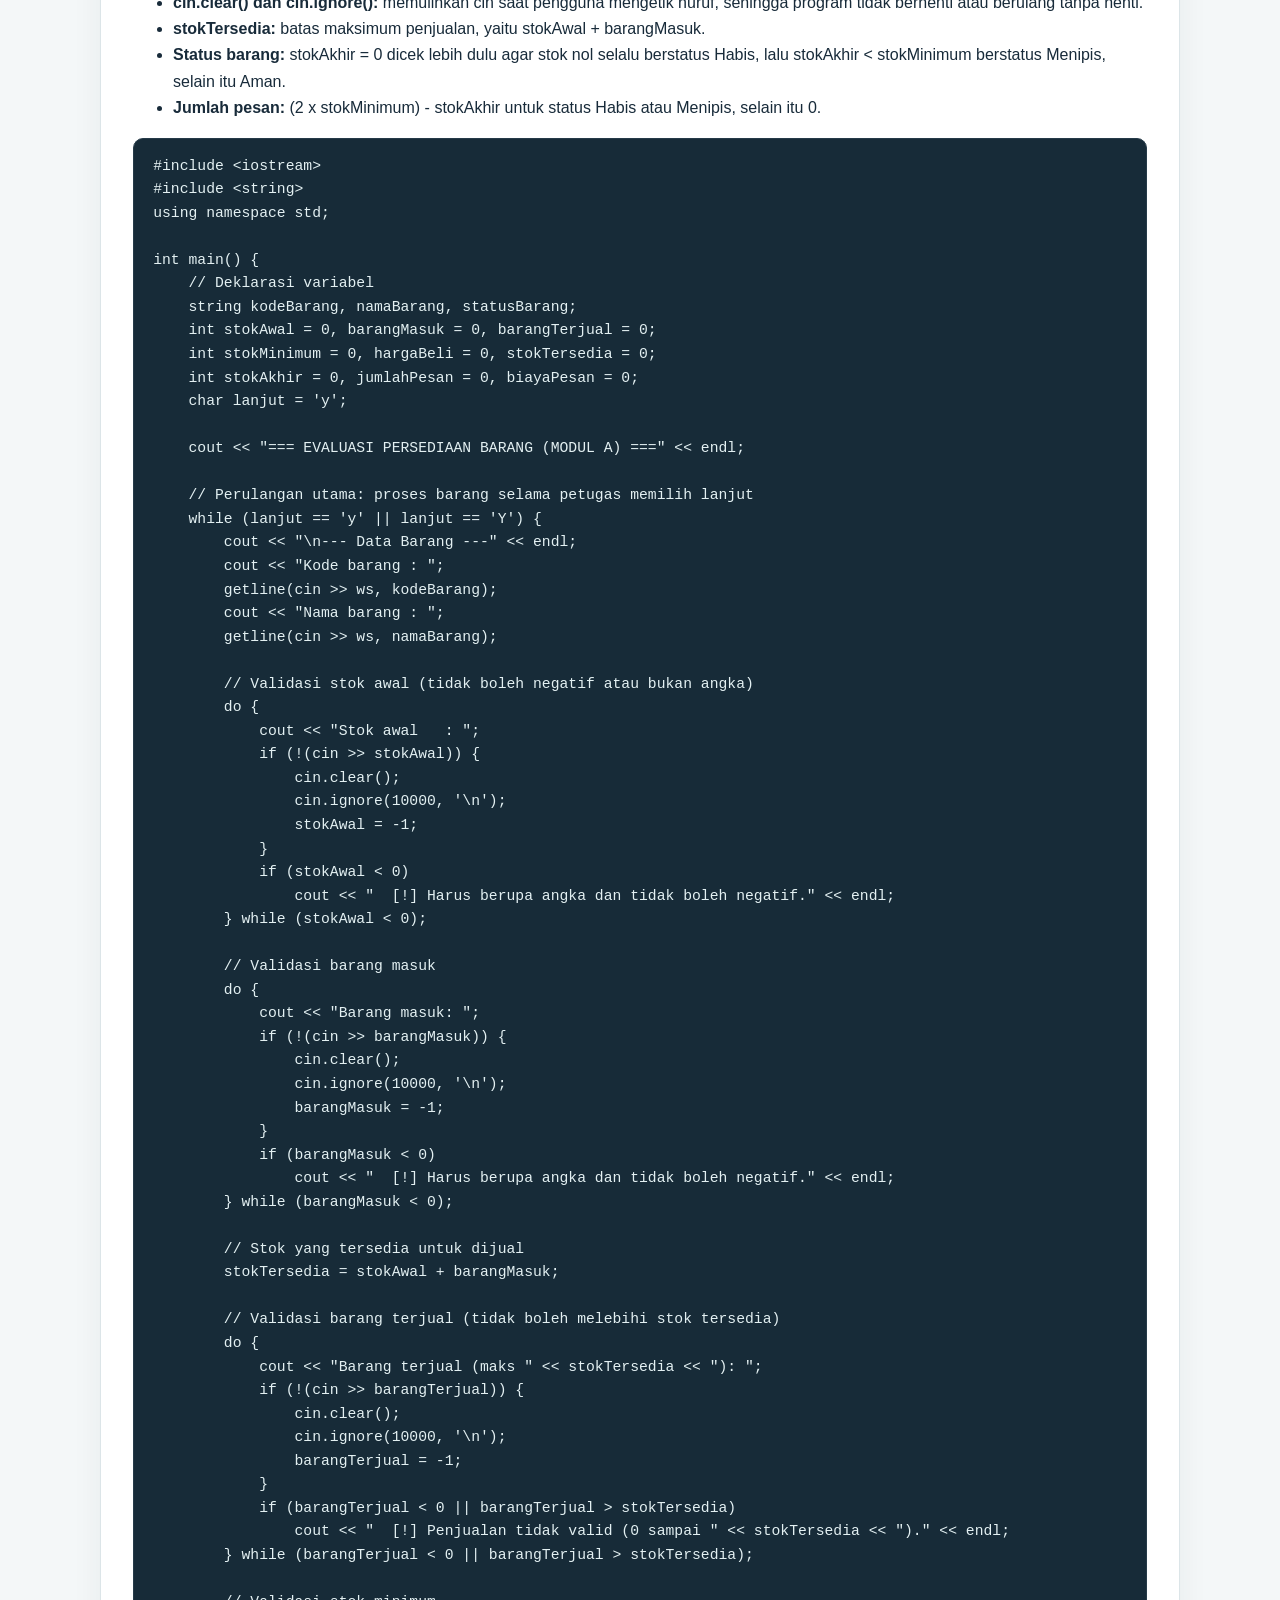
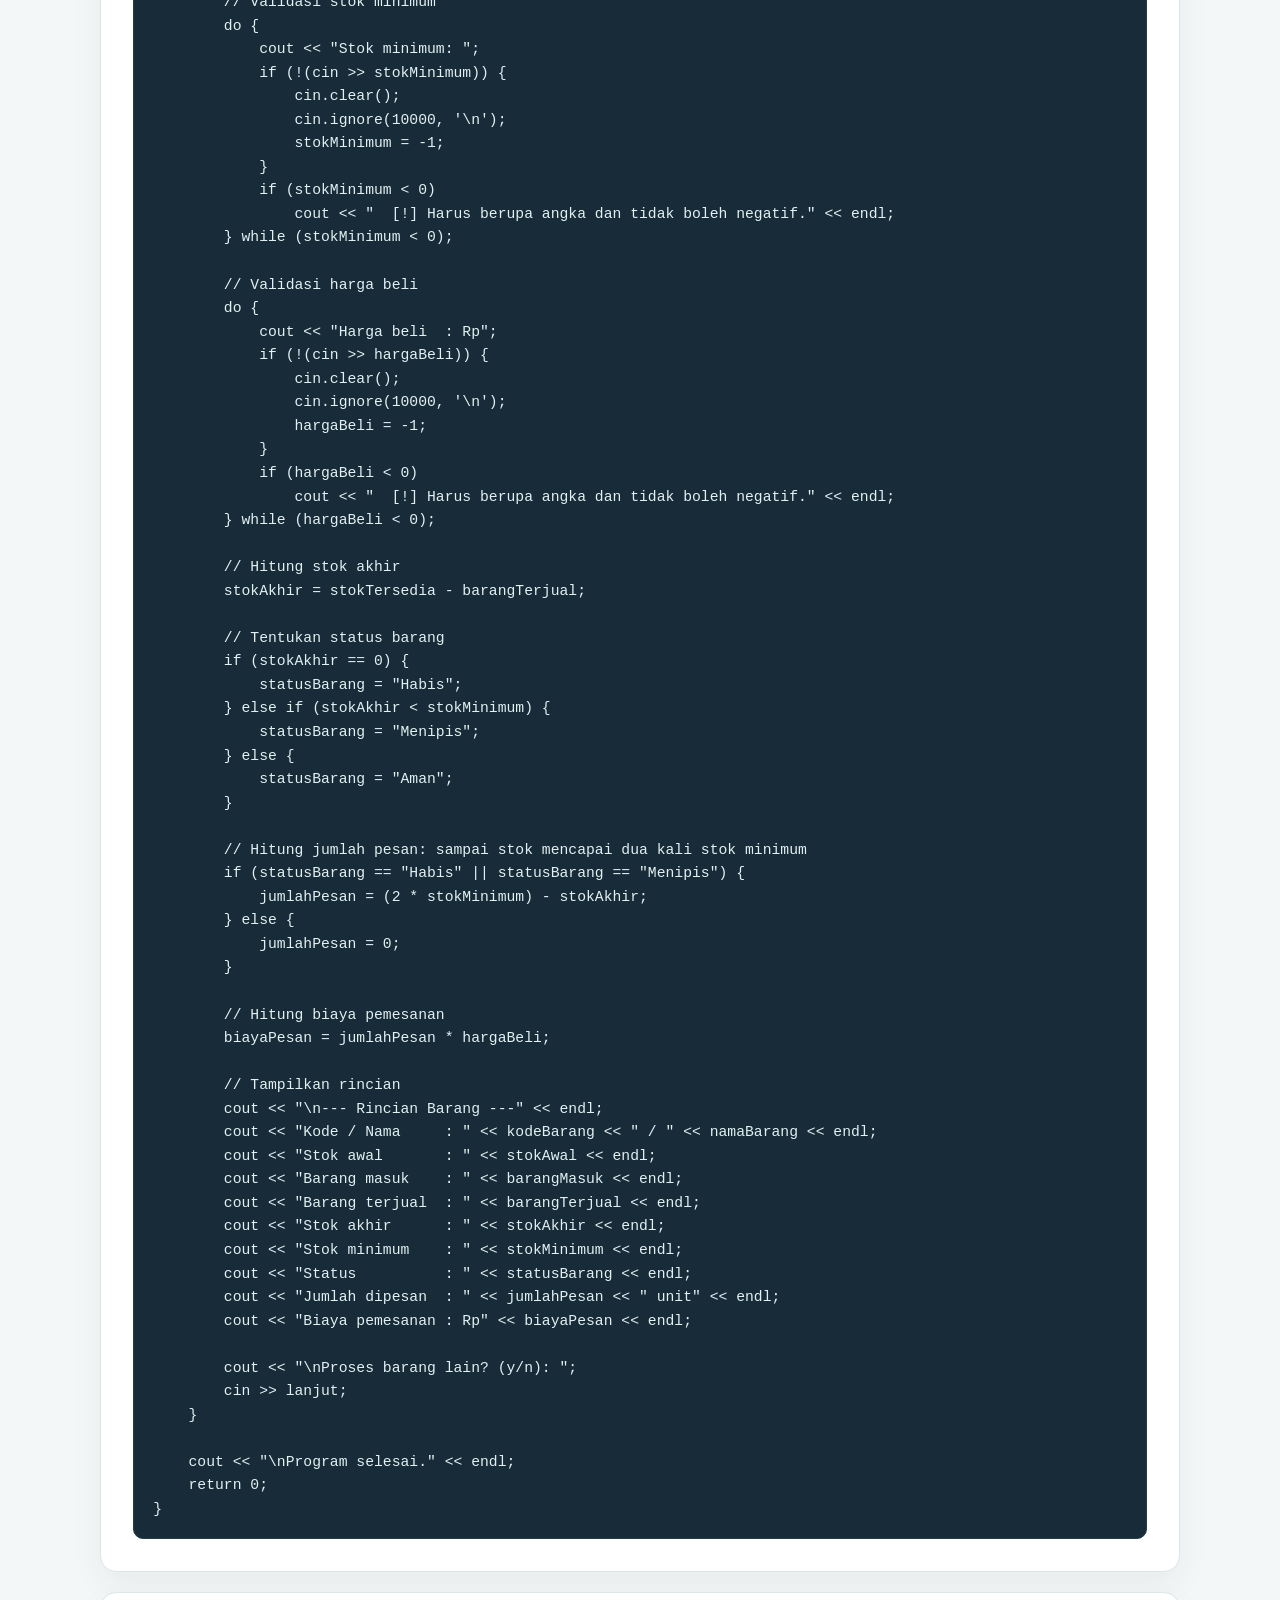
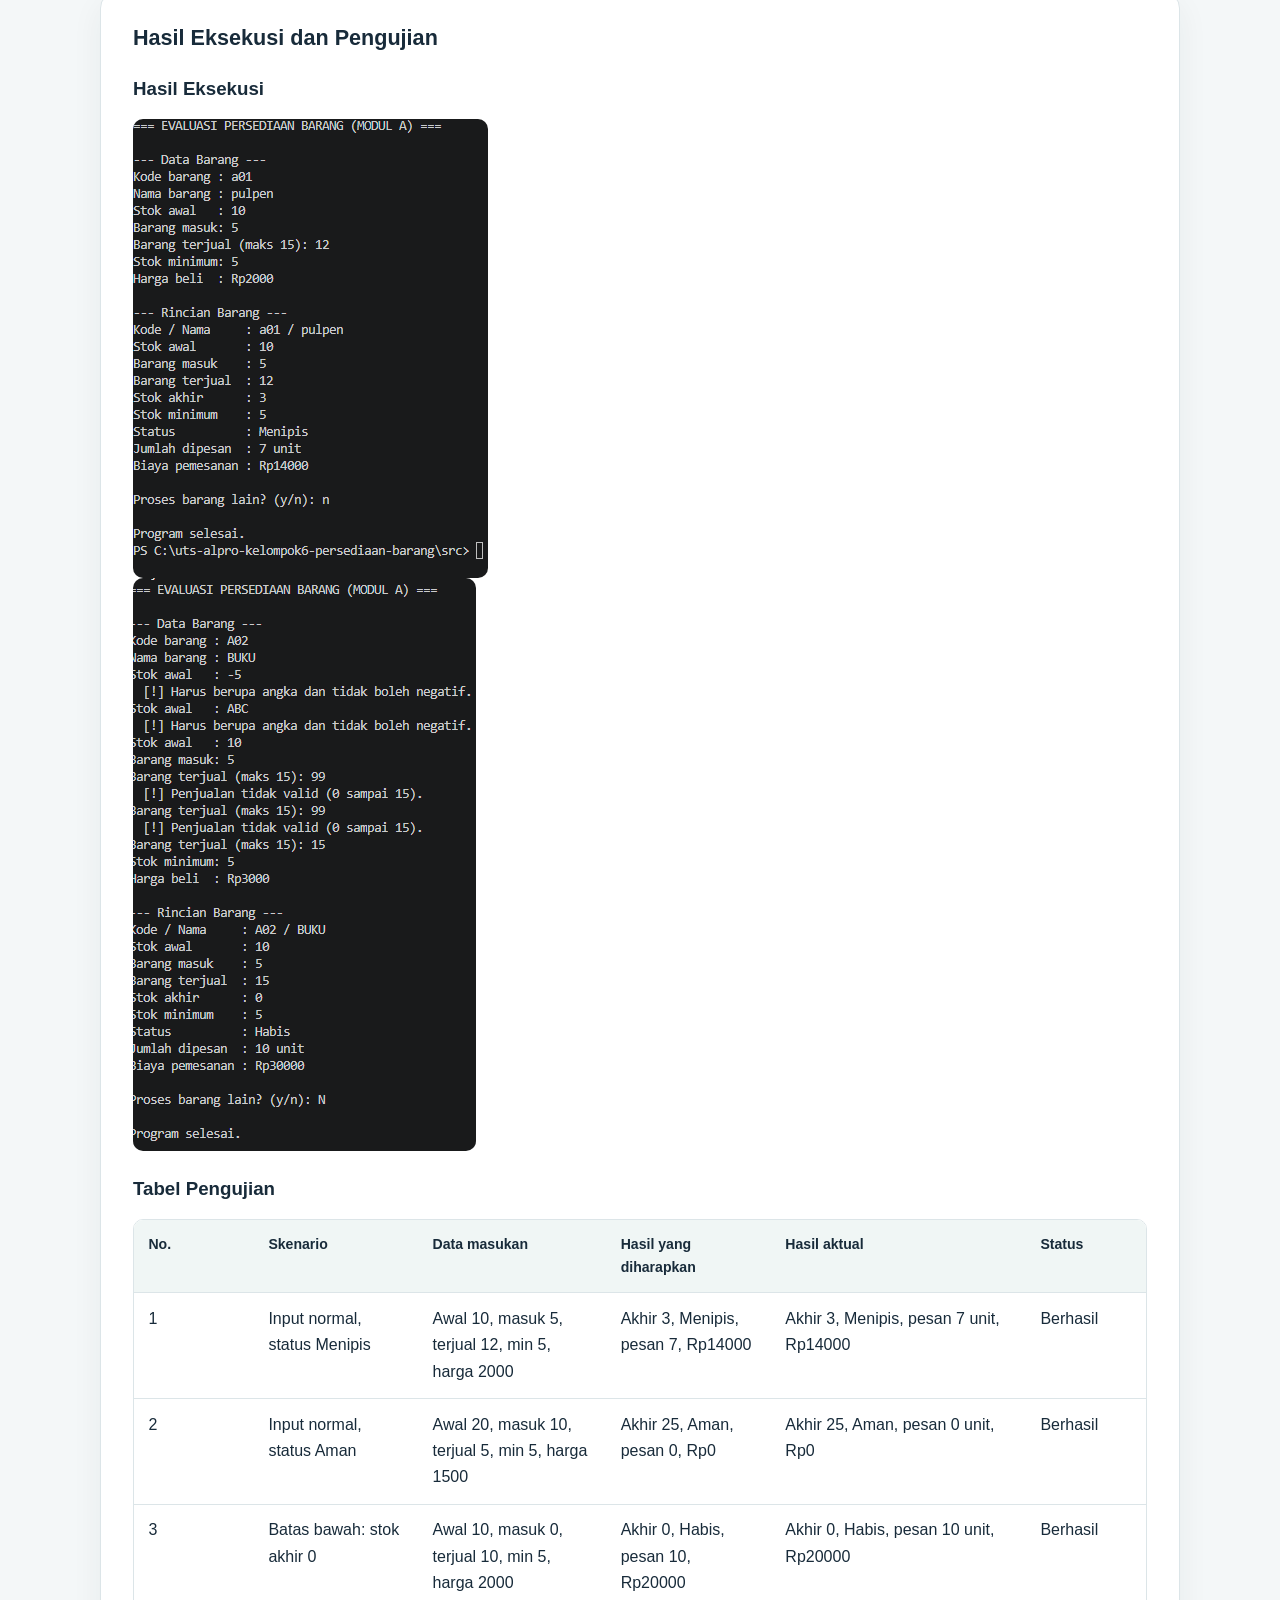
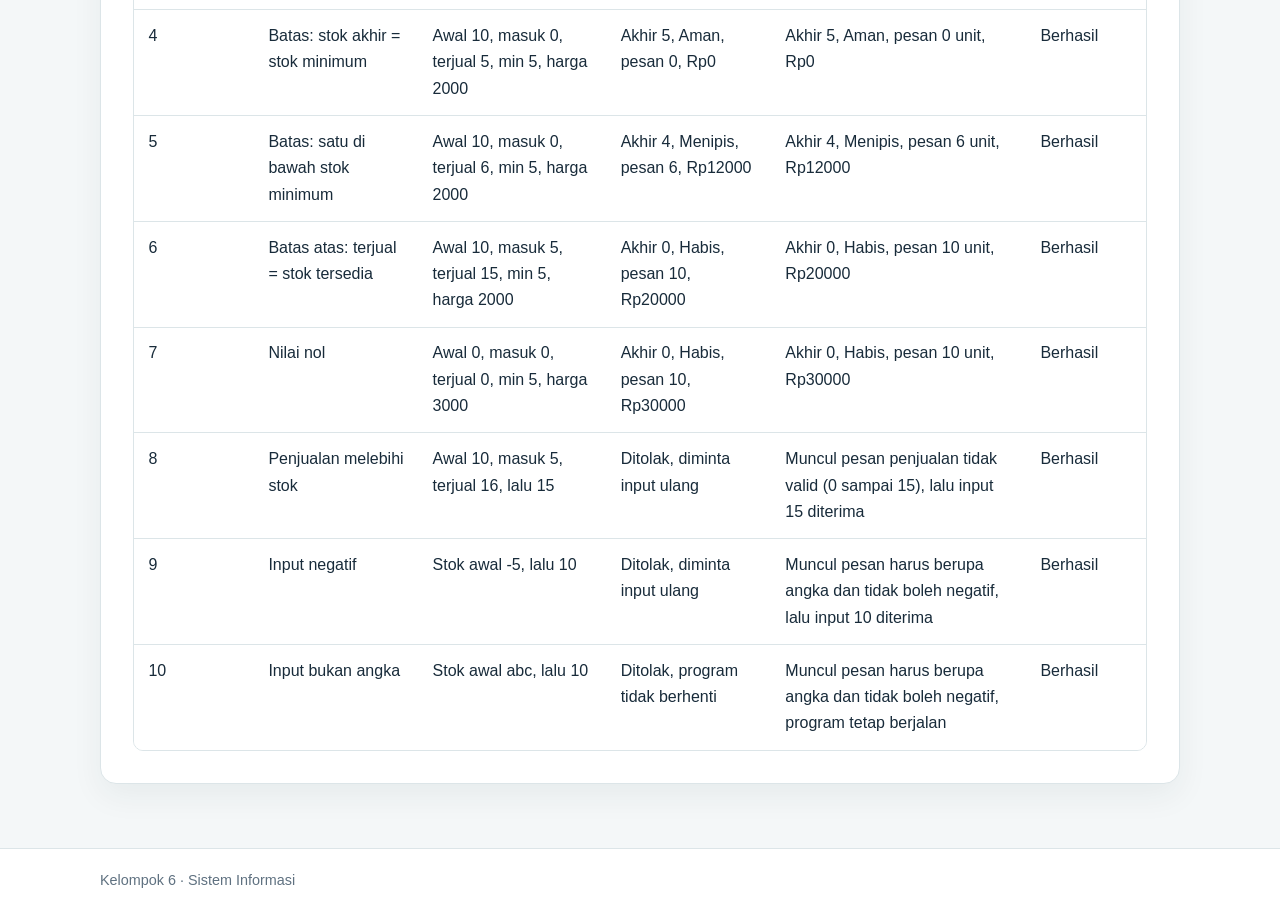
==== commit 5d24ca07: "Merapikan halaman Modul A dan melengkapi source code serta tabel pengujian" ====
--- a/modul-a.html
+++ b/modul-a.html
@@ -17,27 +17,29 @@
   </header>
   <main class="container">
     <section class="page-heading"><p class="eyebrow">Studi Kasus 06 · Kelompok 6</p><h1>Modul A</h1><p>Penanggung jawab: Kevin Sebastian Liem (NIM 322610006)</p></section>
-    <section class="card"><h2>Algoritma Deskriptif</h2><p><section class="card"><h2>Algoritma Deskriptif</h2>
-  <ol>
-    <li>Mulai.</li>
-    <li>Siapkan variabel lanjut dengan nilai 'y'.</li>
-    <li>Selama lanjut bernilai 'y' atau 'Y', lakukan langkah 4 sampai 15.</li>
-    <li>Baca kodeBarang dan namaBarang.</li>
-    <li>Baca stokAwal. Jika negatif atau bukan angka, tampilkan pesan kesalahan dan ulangi pembacaan.</li>
-    <li>Baca barangMasuk. Jika negatif atau bukan angka, tampilkan pesan kesalahan dan ulangi pembacaan.</li>
-    <li>Hitung stokTersedia = stokAwal + barangMasuk.</li>
-    <li>Baca barangTerjual. Jika negatif, bukan angka, atau lebih besar dari stokTersedia, tampilkan pesan kesalahan dan ulangi pembacaan.</li>
-    <li>Baca stokMinimum dan hargaBeli. Jika salah satunya negatif atau bukan angka, tampilkan pesan kesalahan dan ulangi pembacaan.</li>
-    <li>Hitung stokAkhir = stokTersedia - barangTerjual.</li>
-    <li>Jika stokAkhir sama dengan 0, statusBarang = "Habis". Jika tidak, jika stokAkhir kurang dari stokMinimum, statusBarang = "Menipis". Jika tidak, statusBarang = "Aman".</li>
-    <li>Jika statusBarang "Habis" atau "Menipis", jumlahPesan = (2 x stokMinimum) - stokAkhir. Jika tidak, jumlahPesan = 0.</li>
-    <li>Hitung biayaPesan = jumlahPesan x hargaBeli.</li>
-    <li>Tampilkan rincian: stok awal, barang masuk, barang terjual, stok akhir, stok minimum, status, jumlah pesan, dan biaya pemesanan.</li>
-    <li>Tanya apakah ingin memproses barang lain (y/n) dan simpan jawabannya ke lanjut.</li>
-    <li>Setelah perulangan selesai, tampilkan "Program selesai" dan berhenti.</li>
-  </ol>
-</section>
-    <section class="card"><h2>Pseudocode</h2><pre><code><section class="card"><h2>Pseudocode</h2><pre><code>ALGORITMA ModulA_EvaluasiPersediaan
+
+    <section class="card"><h2>Algoritma Deskriptif</h2>
+      <ol>
+        <li>Mulai.</li>
+        <li>Siapkan variabel lanjut dengan nilai 'y'.</li>
+        <li>Selama lanjut bernilai 'y' atau 'Y', lakukan langkah 4 sampai 15.</li>
+        <li>Baca kodeBarang dan namaBarang.</li>
+        <li>Baca stokAwal. Jika negatif atau bukan angka, tampilkan pesan kesalahan dan ulangi pembacaan.</li>
+        <li>Baca barangMasuk. Jika negatif atau bukan angka, tampilkan pesan kesalahan dan ulangi pembacaan.</li>
+        <li>Hitung stokTersedia = stokAwal + barangMasuk.</li>
+        <li>Baca barangTerjual. Jika negatif, bukan angka, atau lebih besar dari stokTersedia, tampilkan pesan kesalahan dan ulangi pembacaan.</li>
+        <li>Baca stokMinimum dan hargaBeli. Jika salah satunya negatif atau bukan angka, tampilkan pesan kesalahan dan ulangi pembacaan.</li>
+        <li>Hitung stokAkhir = stokTersedia - barangTerjual.</li>
+        <li>Jika stokAkhir sama dengan 0, statusBarang = "Habis". Jika tidak, jika stokAkhir kurang dari stokMinimum, statusBarang = "Menipis". Jika tidak, statusBarang = "Aman".</li>
+        <li>Jika statusBarang "Habis" atau "Menipis", jumlahPesan = (2 x stokMinimum) - stokAkhir. Jika tidak, jumlahPesan = 0.</li>
+        <li>Hitung biayaPesan = jumlahPesan x hargaBeli.</li>
+        <li>Tampilkan rincian: stok awal, barang masuk, barang terjual, stok akhir, stok minimum, status, jumlah pesan, dan biaya pemesanan.</li>
+        <li>Tanya apakah ingin memproses barang lain (y/n) dan simpan jawabannya ke lanjut.</li>
+        <li>Setelah perulangan selesai, tampilkan "Program selesai" dan berhenti.</li>
+      </ol>
+    </section>
+
+    <section class="card"><h2>Pseudocode</h2><pre><code>ALGORITMA ModulA_EvaluasiPersediaan
 
 DEKLARASI
   kodeBarang, namaBarang, statusBarang : string
@@ -101,19 +103,21 @@
     INPUT lanjut
   END WHILE
 SELESAI</code></pre></section>
-    <section class="card"><h2>Flowchart</h2><p><section class="card"><h2>Flowchart</h2>
-  <a href="assets/flowchart/flowchart-modul-a.png"><img src="assets/flowchart/flowchart-modul-a.png" alt="Flowchart Modul A"></a>
-  <p>Klik gambar untuk melihat ukuran penuh.</p>
-</section>
-    <section class="card"><h2>Source Code dan Penjelasan</h2><p><section class="card"><h2>Source Code dan Penjelasan</h2>
-  <ul>
-    <li><strong>Perulangan utama (while):</strong> memproses barang satu per satu selama jawaban lanjut adalah 'y' atau 'Y'.</li>
-    <li><strong>Validasi (do-while):</strong> input dibaca minimal sekali dan diulang selama nilainya tidak valid, sesuai REPEAT-UNTIL di pseudocode.</li>
-    <li><strong>cin.clear() dan cin.ignore():</strong> memulihkan cin saat pengguna mengetik huruf, sehingga program tidak berhenti atau berulang tanpa henti.</li>
-    <li><strong>stokTersedia:</strong> batas maksimum penjualan, yaitu stokAwal + barangMasuk.</li>
-    <li><strong>Status barang:</strong> stokAkhir = 0 dicek lebih dulu agar stok nol selalu berstatus Habis, lalu stokAkhir &lt; stokMinimum berstatus Menipis, selain itu Aman.</li>
-    <li><strong>Jumlah pesan:</strong> (2 x stokMinimum) - stokAkhir untuk status Habis atau Menipis, selain itu 0.</li>
-  </ul>
+
+    <section class="card"><h2>Flowchart</h2>
+      <a href="assets/flowchart/flowchart-modul-a.png"><img src="assets/flowchart/flowchart-modul-a.png" alt="Flowchart Modul A"></a>
+      <p>Klik gambar untuk melihat ukuran penuh.</p>
+    </section>
+
+    <section class="card"><h2>Source Code dan Penjelasan</h2>
+      <ul>
+        <li><strong>Perulangan utama (while):</strong> memproses barang satu per satu selama jawaban lanjut adalah 'y' atau 'Y'.</li>
+        <li><strong>Validasi (do-while):</strong> input dibaca minimal sekali dan diulang selama nilainya tidak valid, sesuai REPEAT-UNTIL di pseudocode.</li>
+        <li><strong>cin.clear() dan cin.ignore():</strong> memulihkan cin saat pengguna mengetik huruf, sehingga program tidak berhenti atau berulang tanpa henti.</li>
+        <li><strong>stokTersedia:</strong> batas maksimum penjualan, yaitu stokAwal + barangMasuk.</li>
+        <li><strong>Status barang:</strong> stokAkhir = 0 dicek lebih dulu agar stok nol selalu berstatus Habis, lalu stokAkhir &lt; stokMinimum berstatus Menipis, selain itu Aman.</li>
+        <li><strong>Jumlah pesan:</strong> (2 x stokMinimum) - stokAkhir untuk status Habis atau Menipis, selain itu 0.</li>
+      </ul>
 <pre><code>#include &lt;iostream&gt;
 #include &lt;string&gt;
 using namespace std;
@@ -240,8 +244,30 @@
     cout &lt;&lt; "\nProgram selesai." &lt;&lt; endl;
     return 0;
 }</code></pre>
-</section>
-    <section class="card"><h2>Hasil Eksekusi dan Pengujian</h2><p><!-- ISI SENDIRI --></p></section>
+    </section>
+
+    <section class="card"><h2>Hasil Eksekusi dan Pengujian</h2>
+      <h3>Hasil Eksekusi</h3>
+      <a href="assets/screenshot/hasil-menipis.png"><img src="assets/screenshot/hasil-menipis.png" alt="Hasil eksekusi barang berstatus Menipis"></a>
+      <a href="assets/screenshot/hasil-validasi.png"><img src="assets/screenshot/hasil-validasi.png" alt="Hasil eksekusi validasi input"></a>
+
+      <h3>Tabel Pengujian</h3>
+      <div class="table-wrap"><table>
+        <thead><tr><th>No.</th><th>Skenario</th><th>Data masukan</th><th>Hasil yang diharapkan</th><th>Hasil aktual</th><th>Status</th></tr></thead>
+        <tbody>
+      <tr><td>1</td><td>Input normal, status Menipis</td><td>Awal 10, masuk 5, terjual 12, min 5, harga 2000</td><td>Akhir 3, Menipis, pesan 7, Rp14000</td><td>Akhir 3, Menipis, pesan 7 unit, Rp14000</td><td>Berhasil</td></tr>
+      <tr><td>2</td><td>Input normal, status Aman</td><td>Awal 20, masuk 10, terjual 5, min 5, harga 1500</td><td>Akhir 25, Aman, pesan 0, Rp0</td><td>Akhir 25, Aman, pesan 0 unit, Rp0</td><td>Berhasil</td></tr>
+      <tr><td>3</td><td>Batas bawah: stok akhir 0</td><td>Awal 10, masuk 0, terjual 10, min 5, harga 2000</td><td>Akhir 0, Habis, pesan 10, Rp20000</td><td>Akhir 0, Habis, pesan 10 unit, Rp20000</td><td>Berhasil</td></tr>
+      <tr><td>4</td><td>Batas: stok akhir = stok minimum</td><td>Awal 10, masuk 0, terjual 5, min 5, harga 2000</td><td>Akhir 5, Aman, pesan 0, Rp0</td><td>Akhir 5, Aman, pesan 0 unit, Rp0</td><td>Berhasil</td></tr>
+      <tr><td>5</td><td>Batas: satu di bawah stok minimum</td><td>Awal 10, masuk 0, terjual 6, min 5, harga 2000</td><td>Akhir 4, Menipis, pesan 6, Rp12000</td><td>Akhir 4, Menipis, pesan 6 unit, Rp12000</td><td>Berhasil</td></tr>
+      <tr><td>6</td><td>Batas atas: terjual = stok tersedia</td><td>Awal 10, masuk 5, terjual 15, min 5, harga 2000</td><td>Akhir 0, Habis, pesan 10, Rp20000</td><td>Akhir 0, Habis, pesan 10 unit, Rp20000</td><td>Berhasil</td></tr>
+      <tr><td>7</td><td>Nilai nol</td><td>Awal 0, masuk 0, terjual 0, min 5, harga 3000</td><td>Akhir 0, Habis, pesan 10, Rp30000</td><td>Akhir 0, Habis, pesan 10 unit, Rp30000</td><td>Berhasil</td></tr>
+      <tr><td>8</td><td>Penjualan melebihi stok</td><td>Awal 10, masuk 5, terjual 16, lalu 15</td><td>Ditolak, diminta input ulang</td><td>Muncul pesan penjualan tidak valid (0 sampai 15), lalu input 15 diterima</td><td>Berhasil</td></tr>
+      <tr><td>9</td><td>Input negatif</td><td>Stok awal -5, lalu 10</td><td>Ditolak, diminta input ulang</td><td>Muncul pesan harus berupa angka dan tidak boleh negatif, lalu input 10 diterima</td><td>Berhasil</td></tr>
+      <tr><td>10</td><td>Input bukan angka</td><td>Stok awal abc, lalu 10</td><td>Ditolak, program tidak berhenti</td><td>Muncul pesan harus berupa angka dan tidak boleh negatif, program tetap berjalan</td><td>Berhasil</td></tr>
+        </tbody>
+      </table></div>
+    </section>
   </main>
   <footer class="site-footer"><div class="container">Kelompok 6 <span aria-hidden="true">·</span> Sistem Informasi</div></footer>
 </body>
